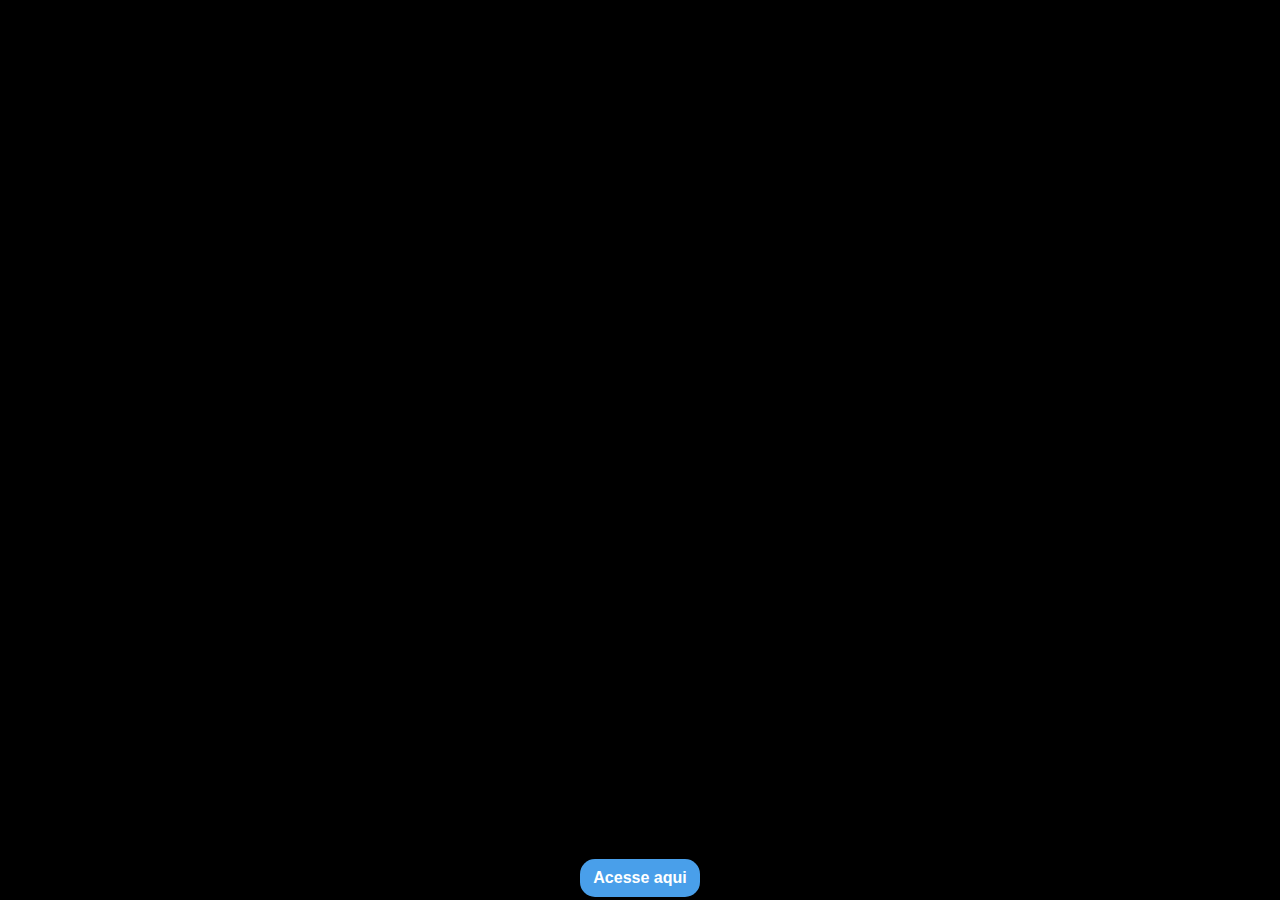
==== facebook.html @ ac70e475 "Projeto-Social" ====
<!DOCTYPE html>
<html lang="pt-br">
<head>
    <meta charset="UTF-8">
    <meta http-equiv="X-UA-Compatible" content="IE=edge">
    <meta name="viewport" content="width=device-width, initial-scale=1.0">
    <title>Facebook</title>
    <link rel="stylesheet" href="estilos/icones.css">
    <style>
        body{
            background: black url('imagens/facebook.jpg') no-repeat center top;
            background-size: cover;   
        }
    </style>
</head>
<body>
    <div>
        <a href="https://www.instagram.com/h.mafort/" target="_blank">Acesse aqui</a>
    </div>
</body>
</html>
---- estilos/icones.css ----
*{
    margin: 0px;
    padding: 0px;
    font-family: Arial, Helvetica, sans-serif;
}
body{
    background: black url('imagens/tela-instagram.jpg') no-repeat center top;
    background-attachment: fixed;
   background-size: cover;

}
div{
    width: 100vw;
    position: absolute;
    bottom: 3px;

}
a{
color: white;
display: block;
margin: auto;
text-decoration: none;
text-align: center;
padding: 10px;
width: 100px;
background-color: rgb(73, 159, 234);
border-radius: 15px;
font-weight: bold;
}
a:hover{
transform: scale(1.1);
}
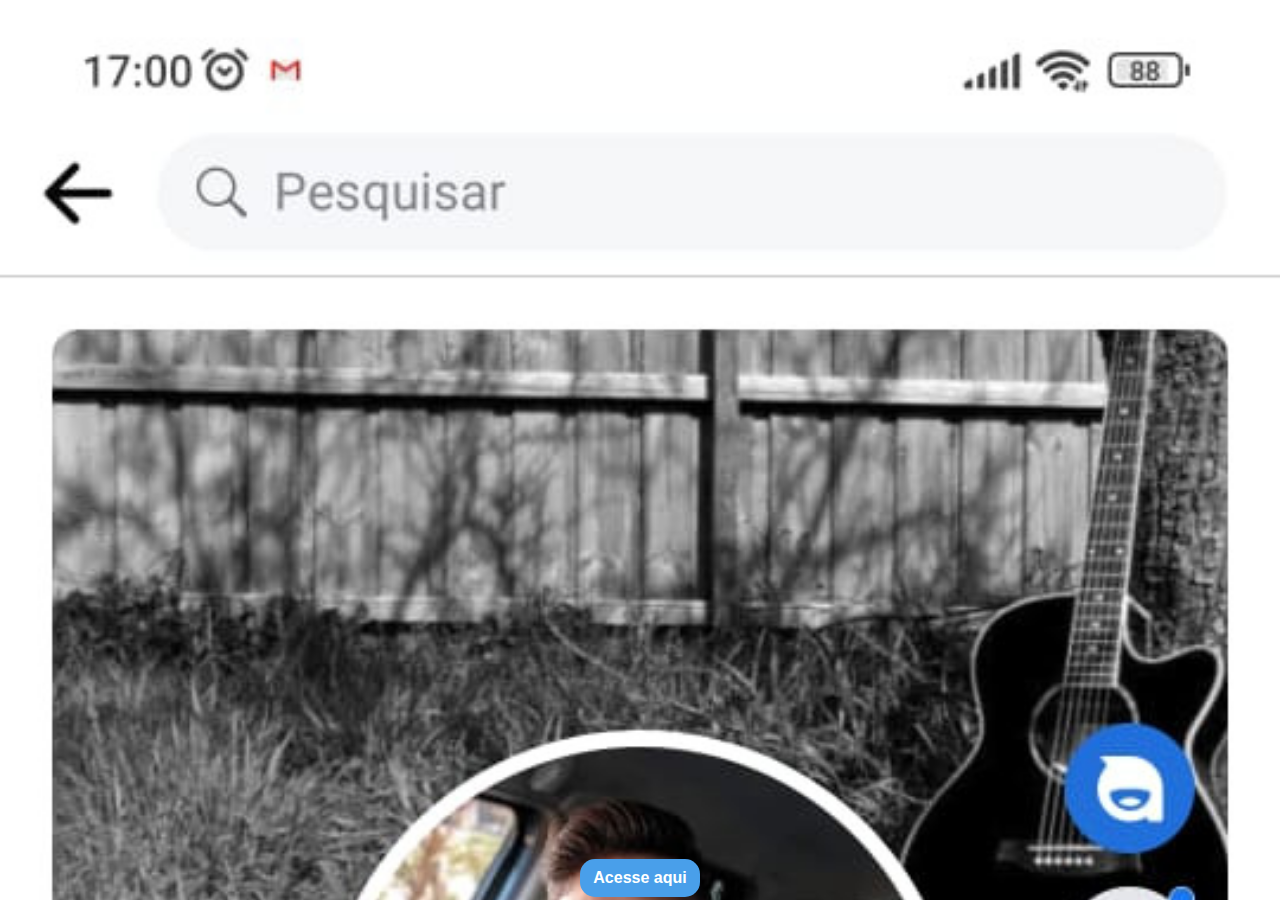
==== commit 5023754d: "new Image" ====
--- a/facebook.html
+++ b/facebook.html
@@ -8,7 +8,7 @@
     <link rel="stylesheet" href="estilos/icones.css">
     <style>
         body{
-            background: black url('imagens/facebook.jpg') no-repeat center top;
+            background: black url('imagens/facebooknew.jpg') no-repeat center top;
             background-size: cover;   
         }
     </style>
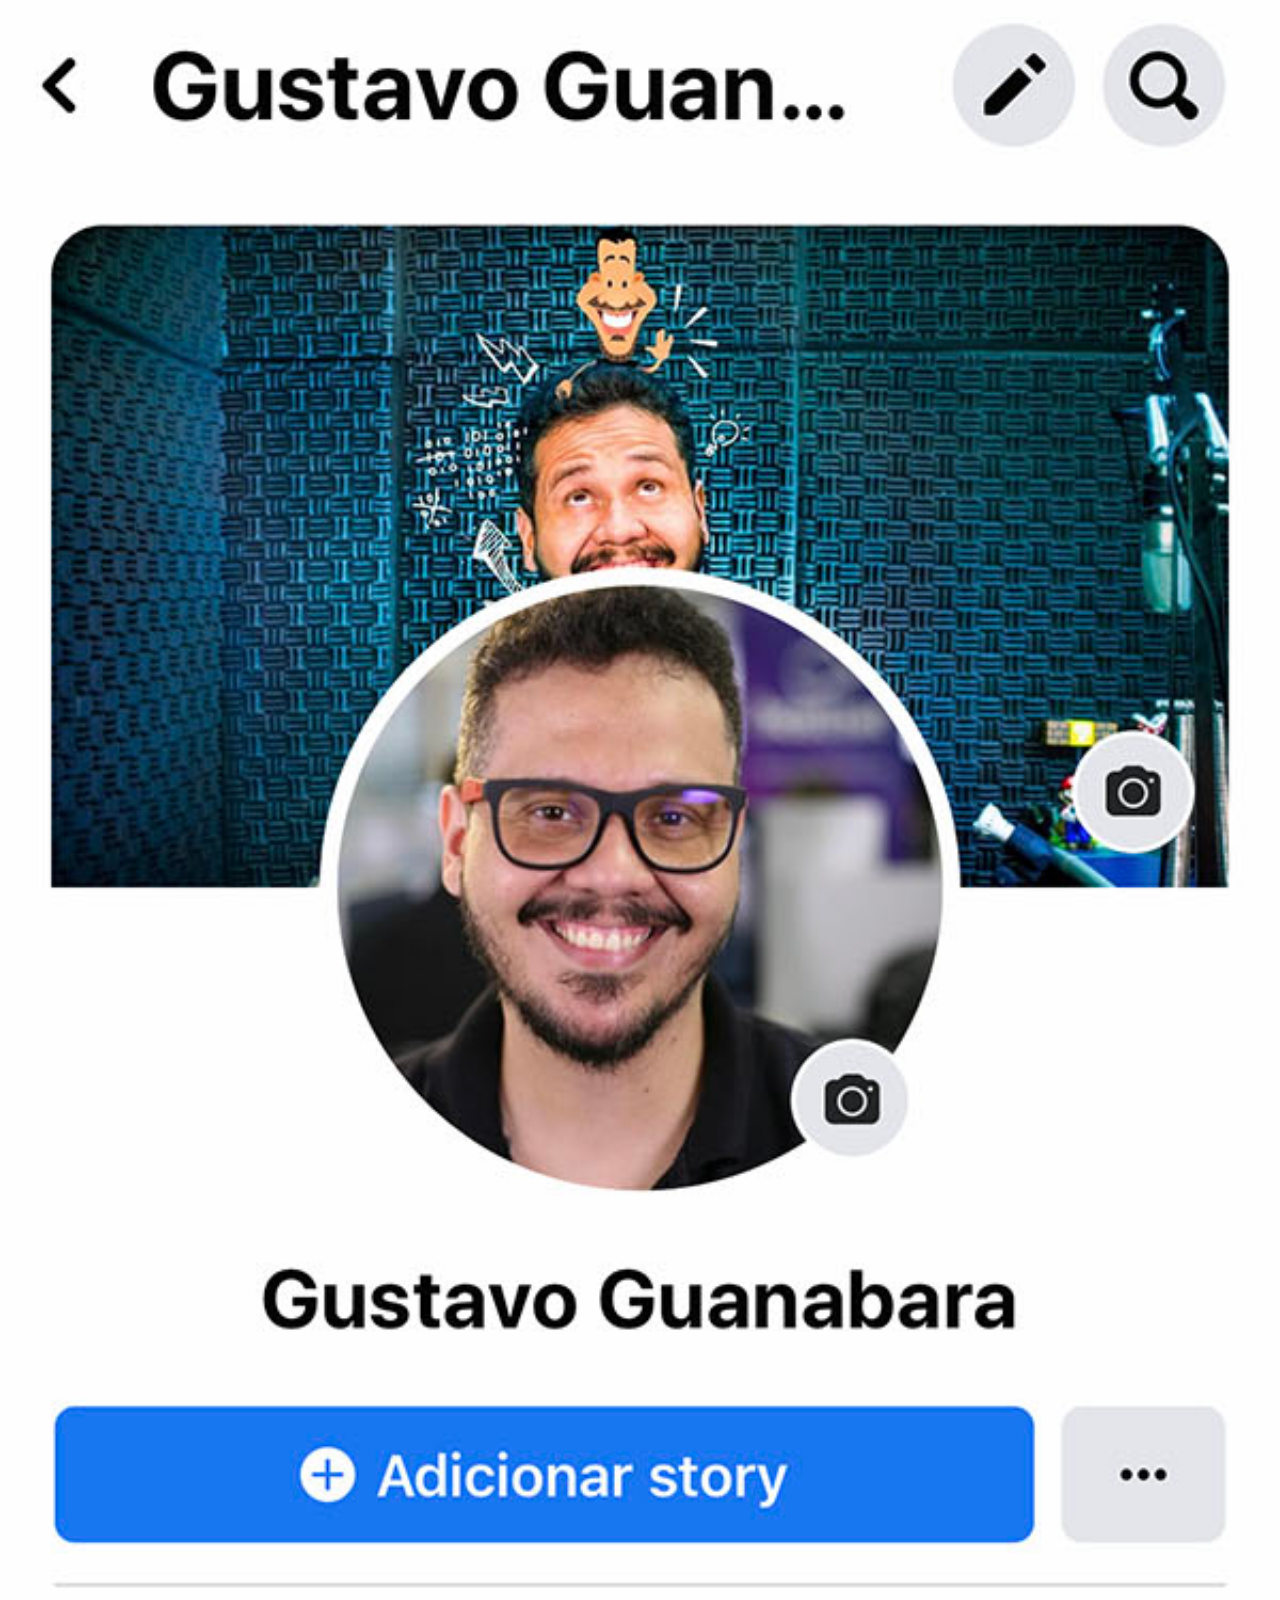
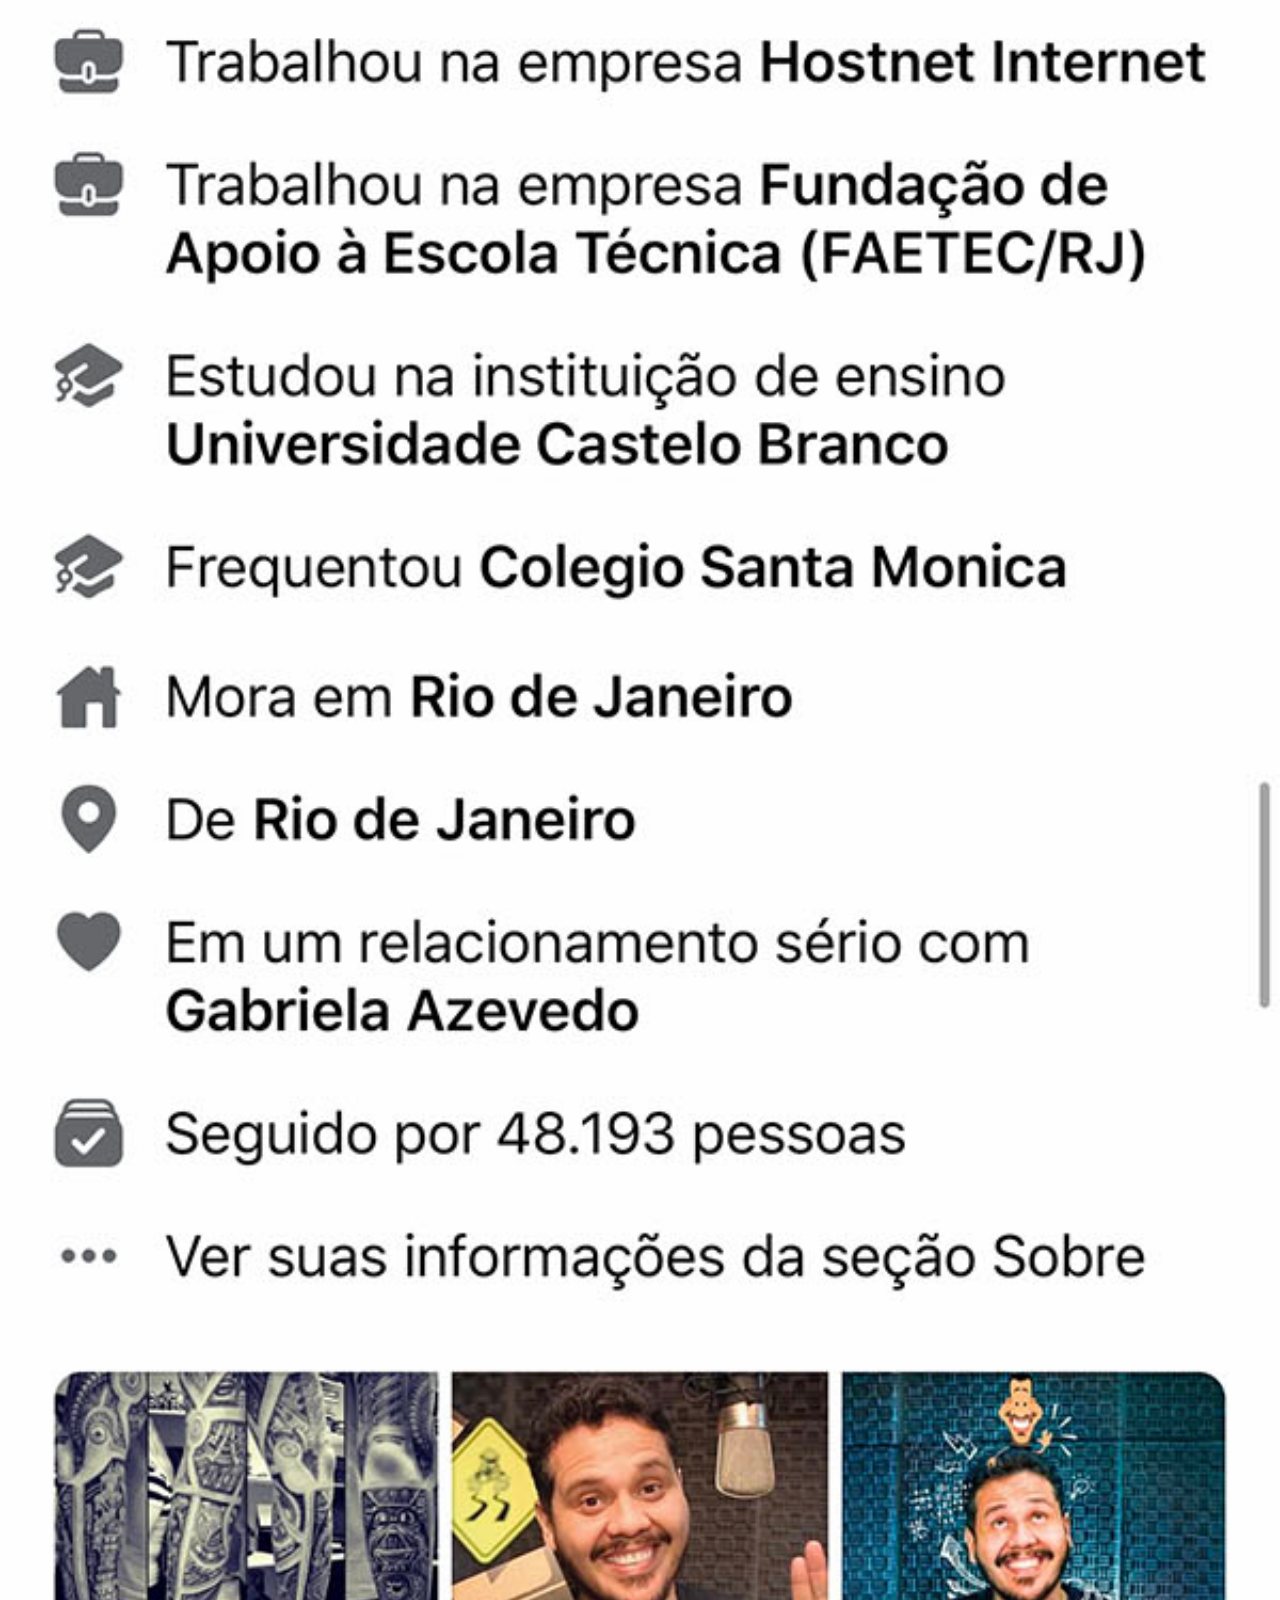
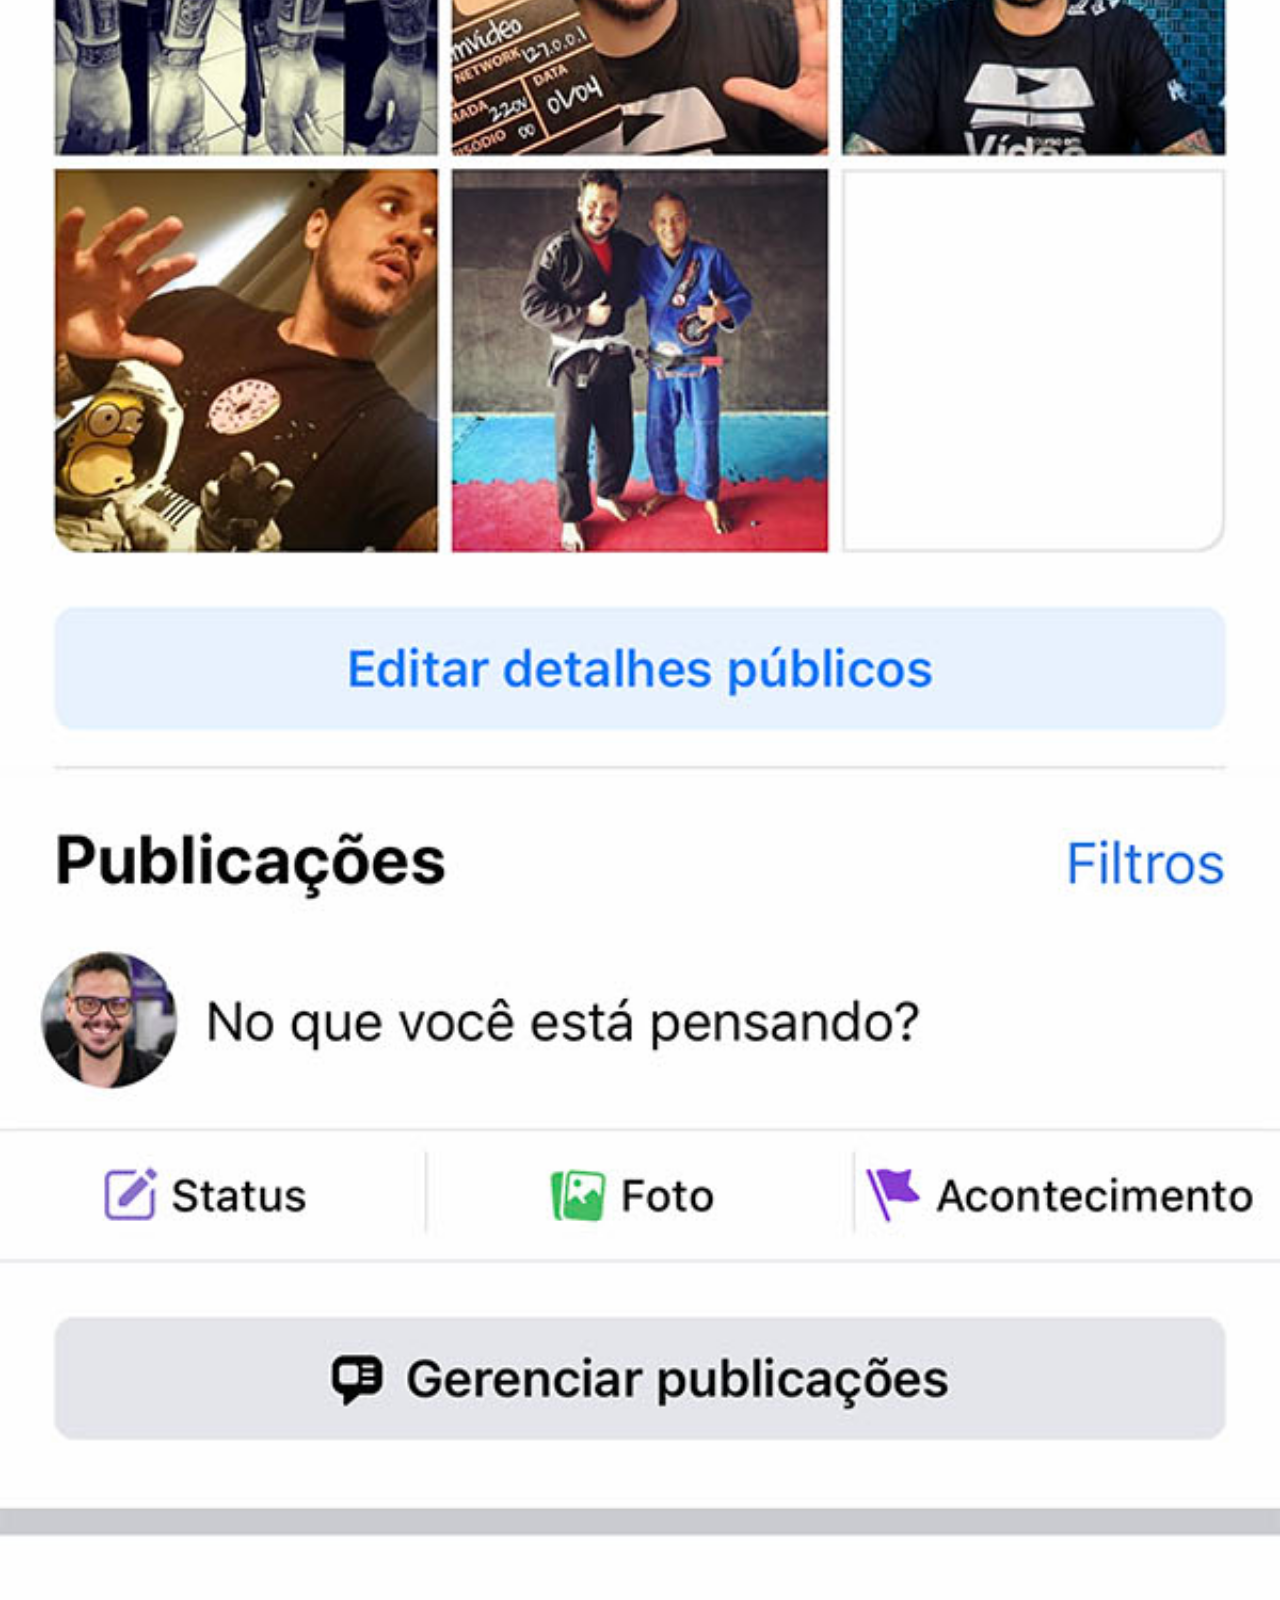
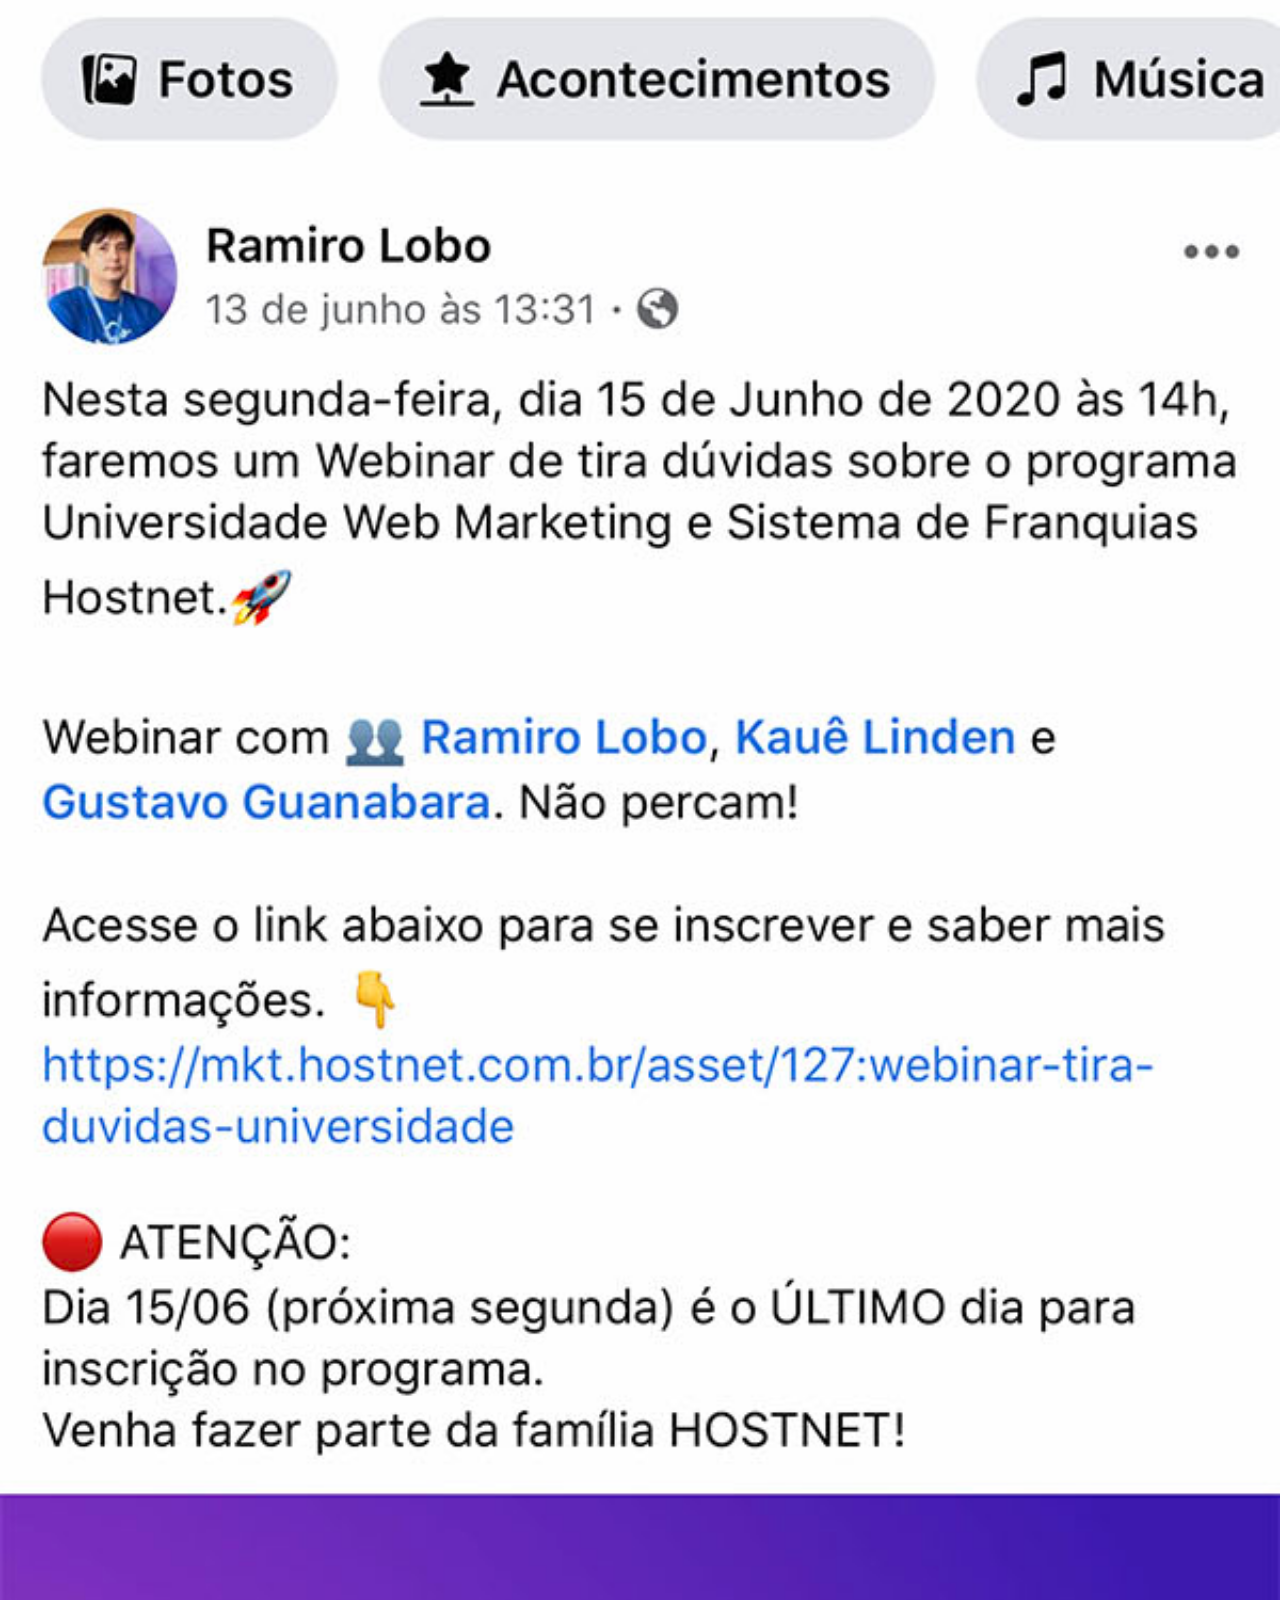
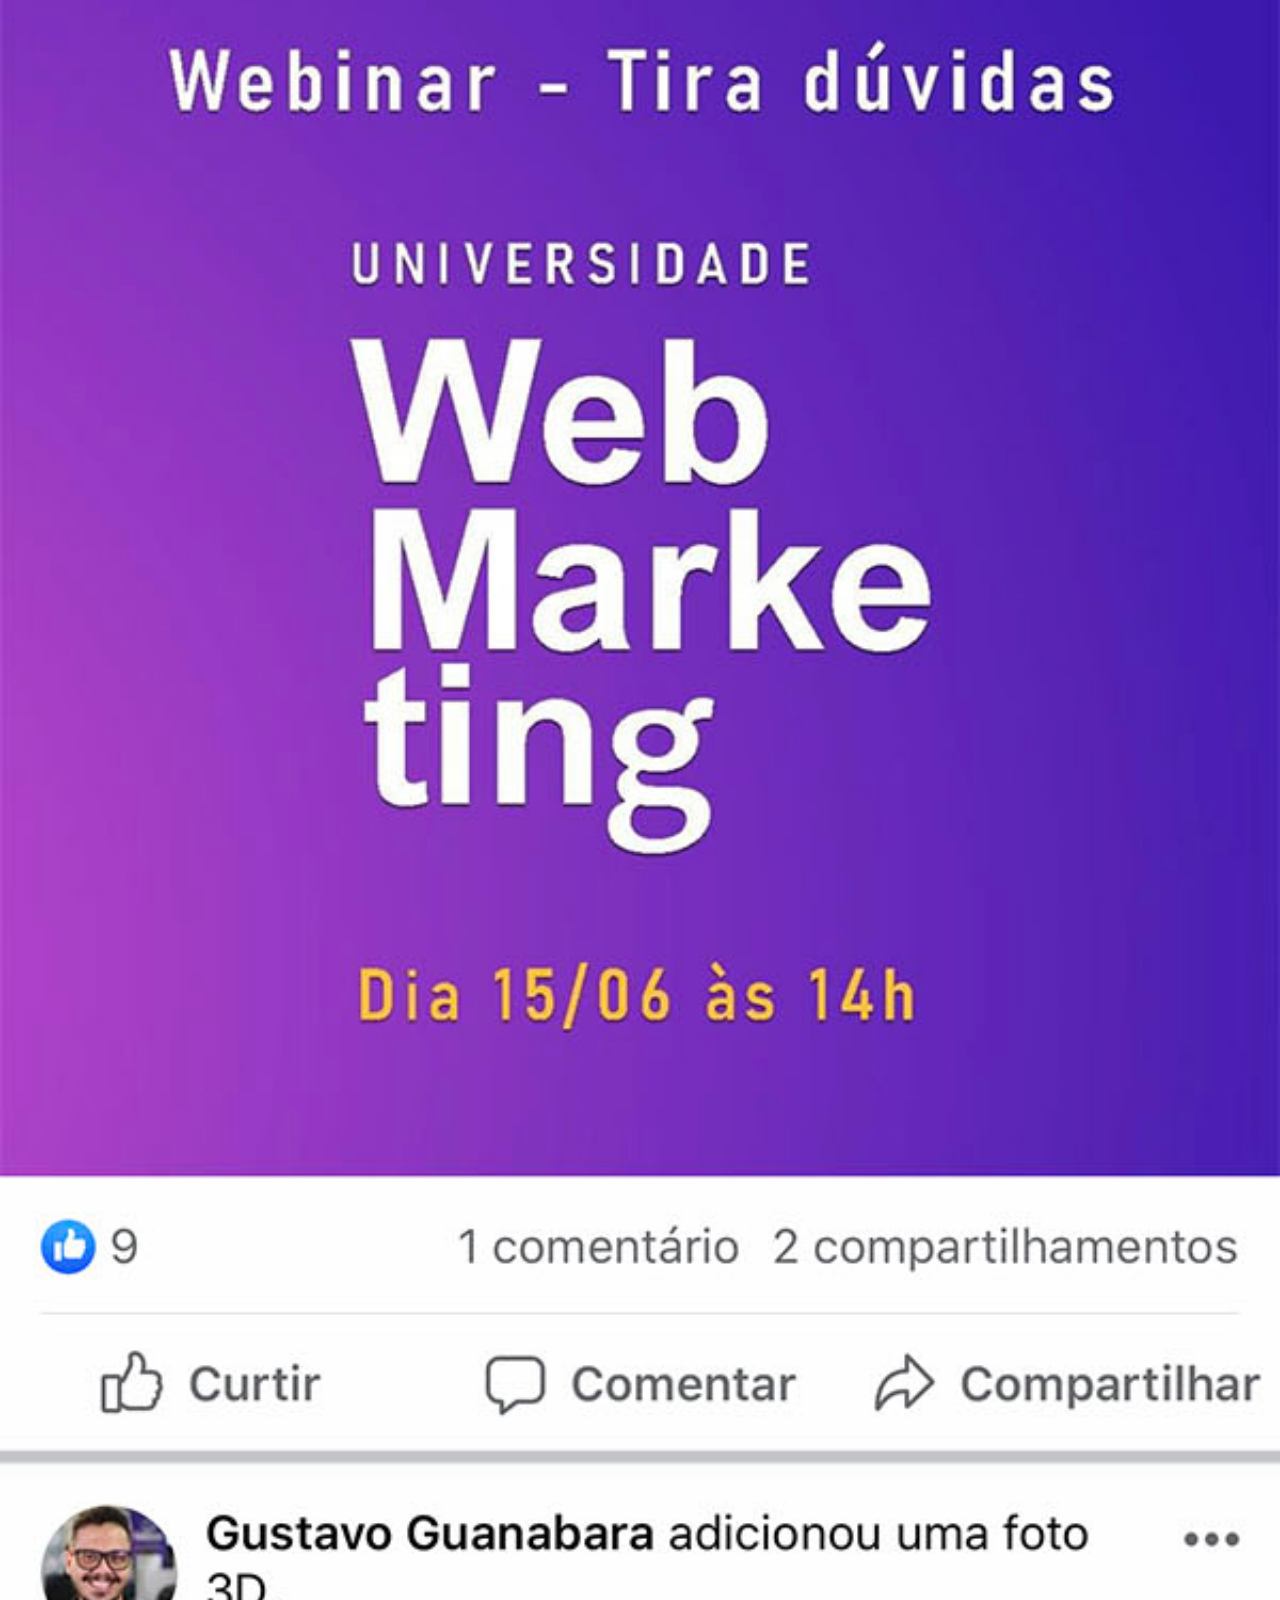
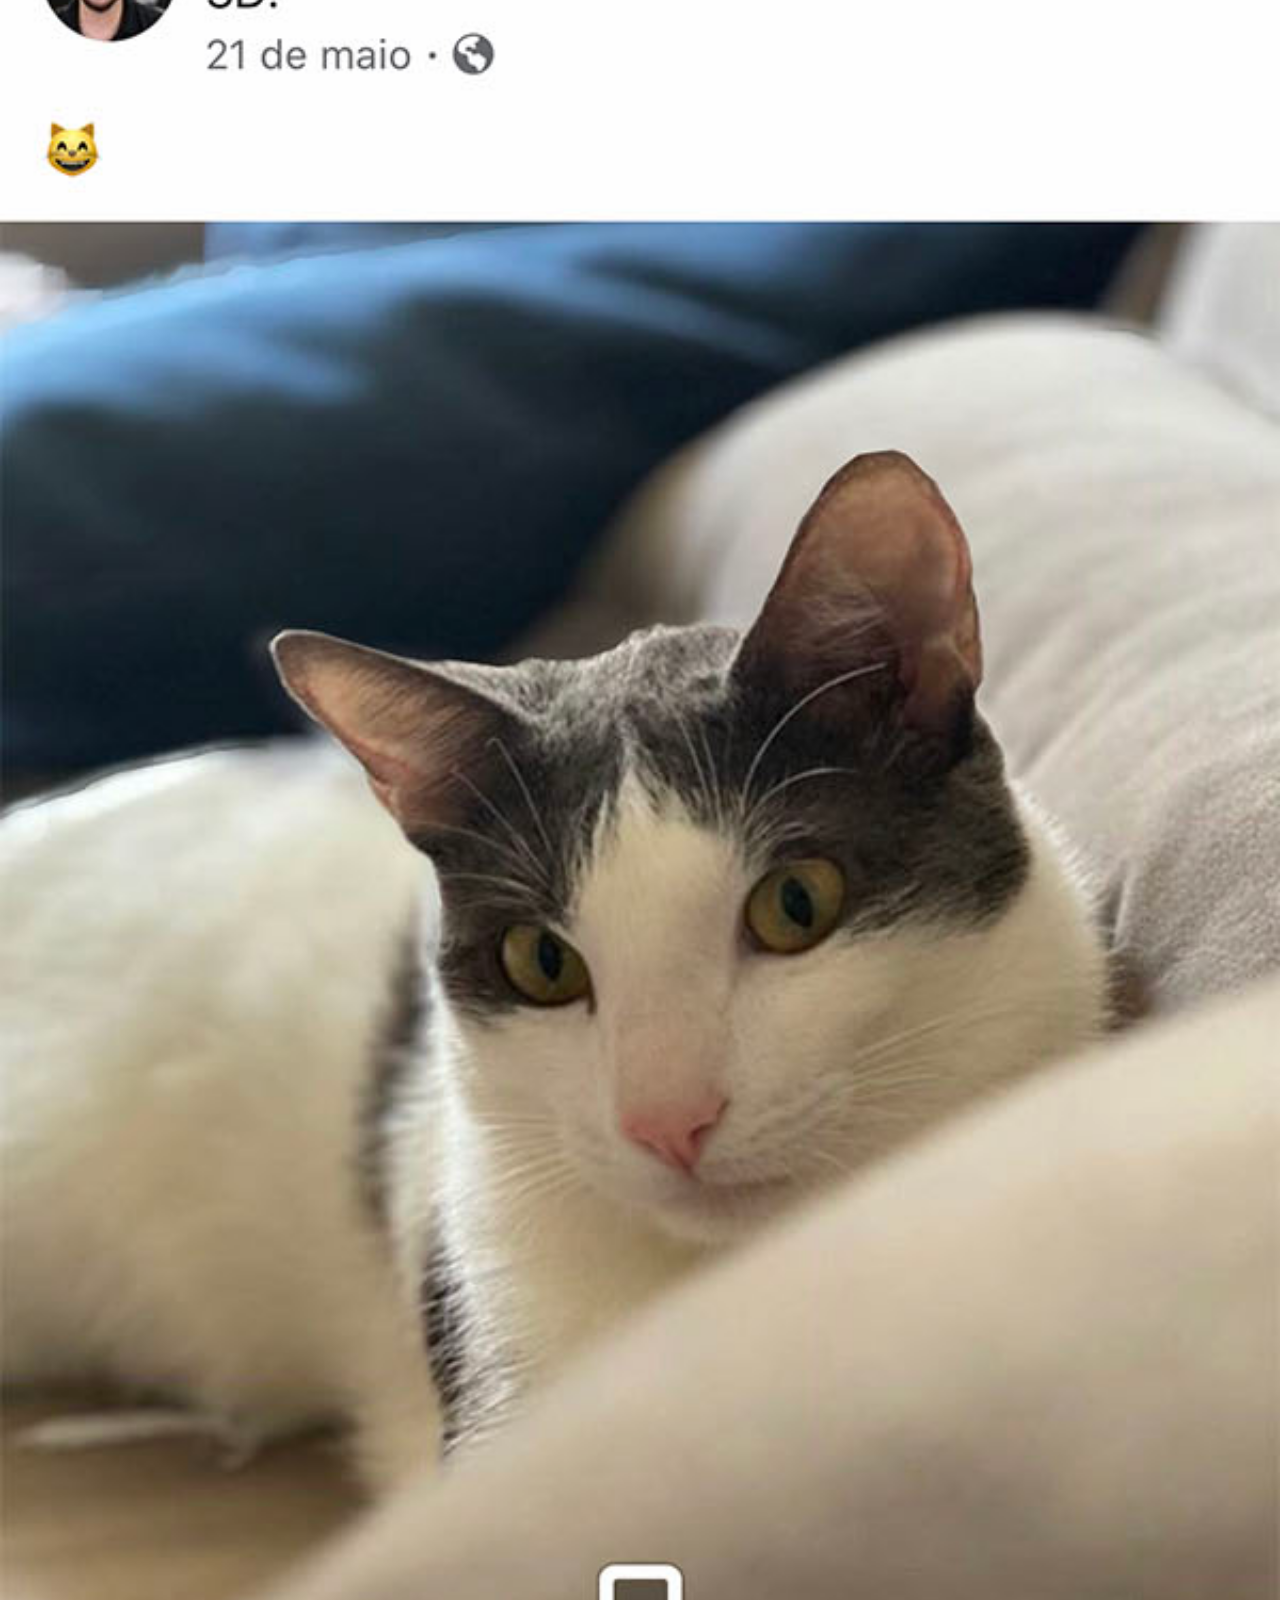
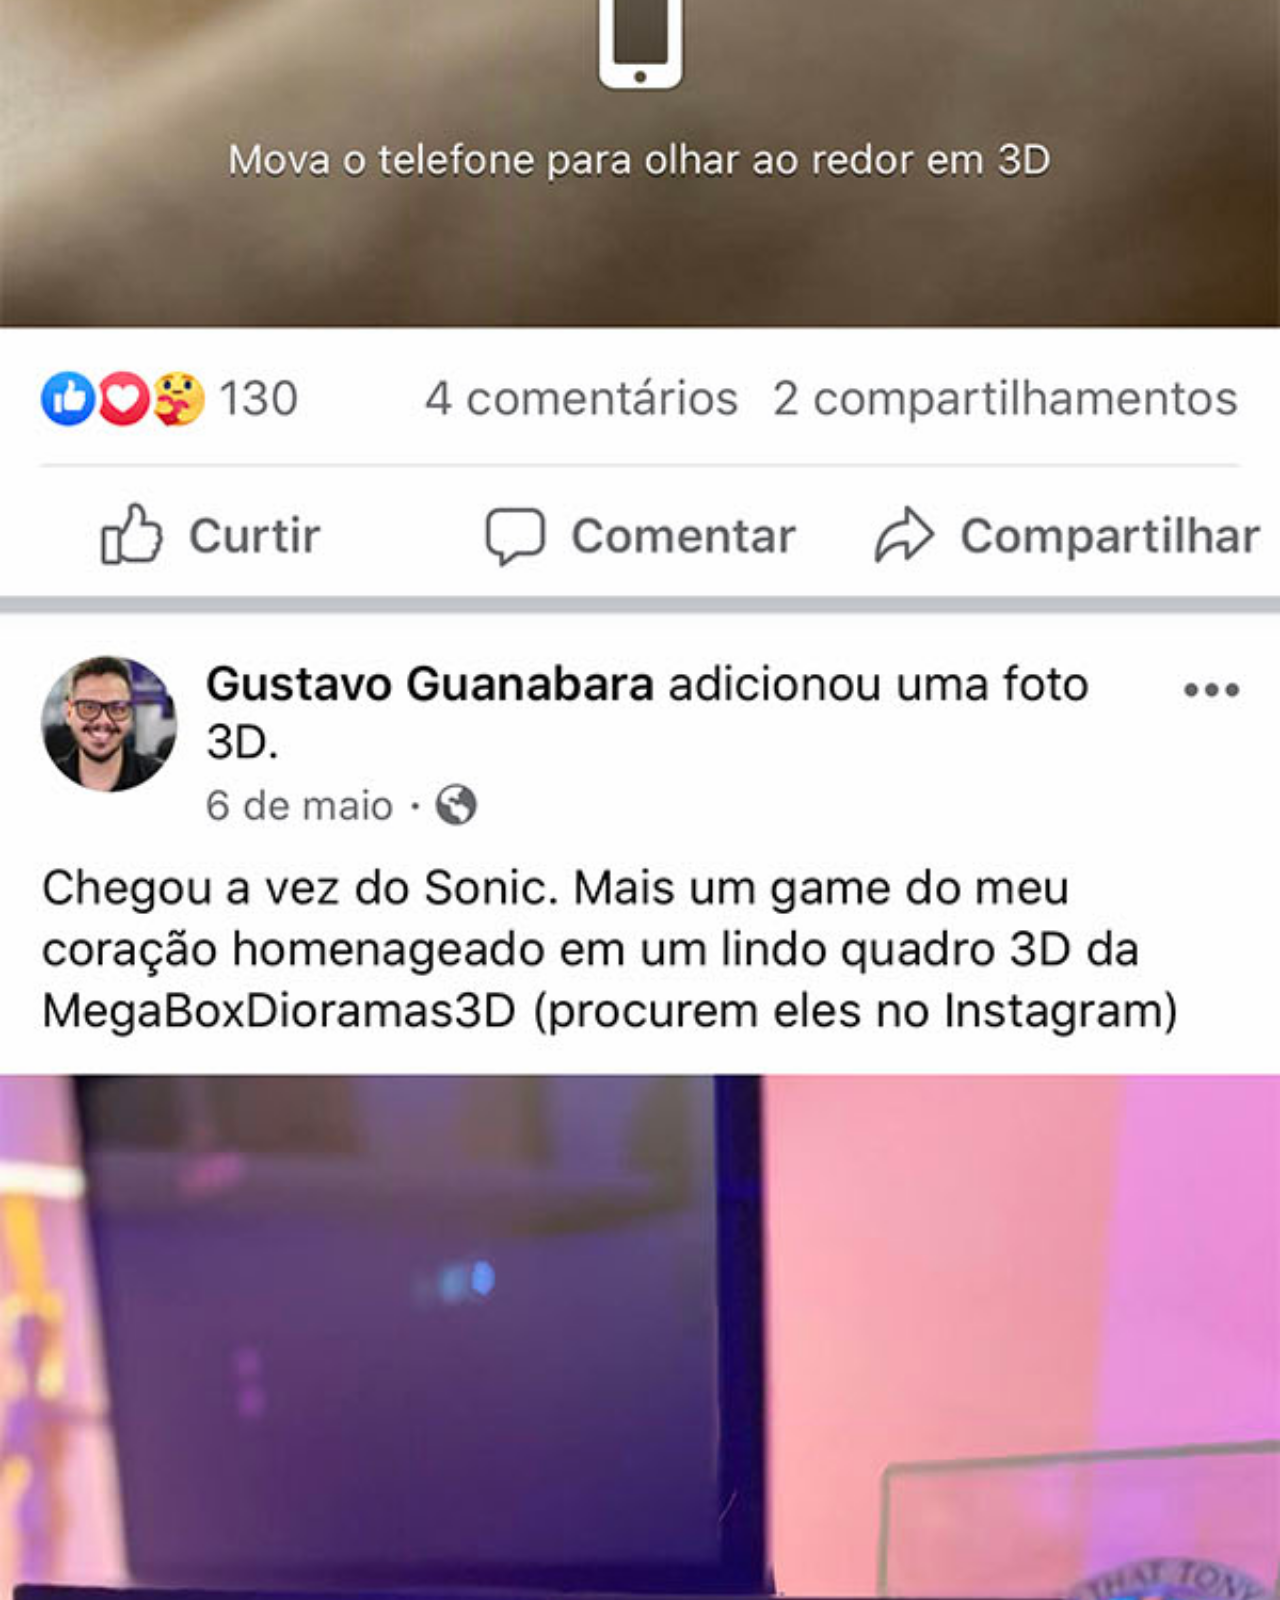
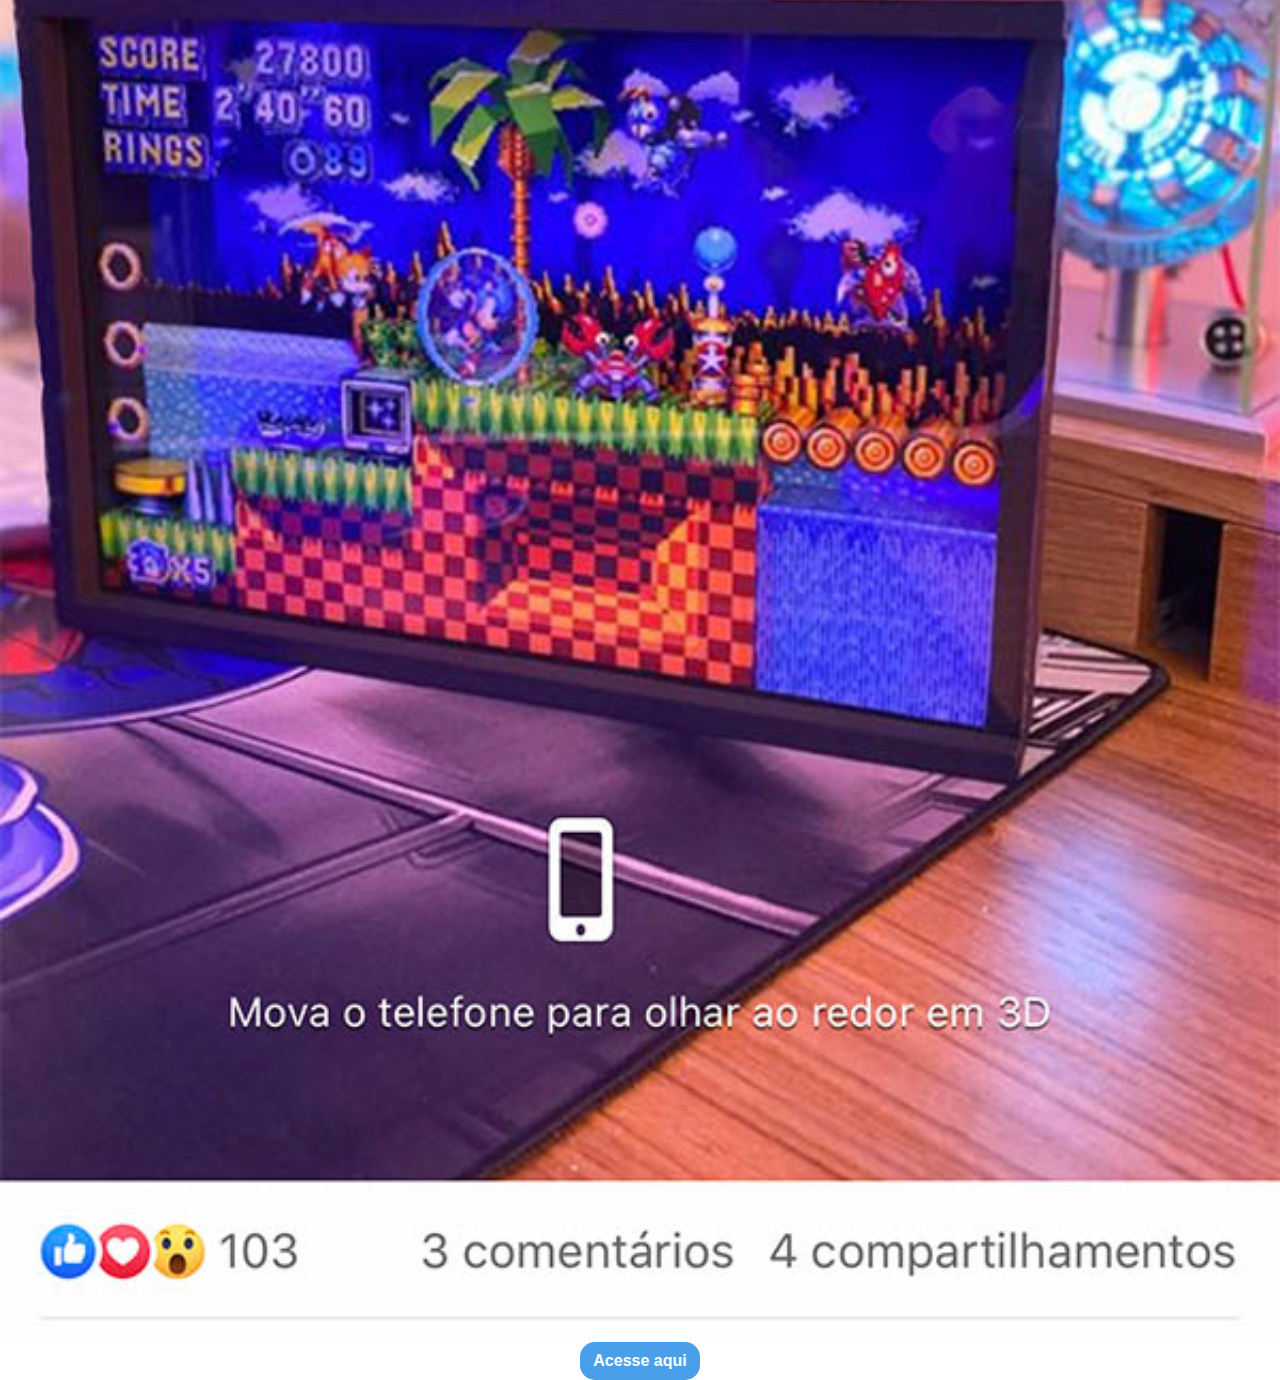
==== commit 22775c2a: "Colocando novas telas de acesso" ====
--- a/facebook.html
+++ b/facebook.html
@@ -6,16 +6,9 @@
     <meta name="viewport" content="width=device-width, initial-scale=1.0">
     <title>Facebook</title>
     <link rel="stylesheet" href="estilos/icones.css">
-    <style>
-        body{
-            background: black url('imagens/facebooknew.jpg') no-repeat center top;
-            background-size: cover;   
-        }
-    </style>
 </head>
 <body>
-    <div>
-        <a href="https://www.instagram.com/h.mafort/" target="_blank">Acesse aqui</a>
-    </div>
+    <img src="imagens/tela-facebook.jpg" alt="" >
+    <a href="https://www.youtube.com/channel/UC9ruHTtT2IfVab7BzNZBYjA" target="_blank">Acesse aqui</a>
 </body>
 </html>--- a/estilos/icones.css
+++ b/estilos/icones.css
@@ -4,7 +4,7 @@
     font-family: Arial, Helvetica, sans-serif;
 }
 body{
-    background: black url('imagens/tela-instagram.jpg') no-repeat center top;
+    background:  url('imagens/tela-instagram.jpg') no-repeat center top;
     background-attachment: fixed;
    background-size: cover;
 
@@ -29,4 +29,12 @@
 }
 a:hover{
 transform: scale(1.1);
-}+transition: transform 0.3s, border 1s;
+}
+img{
+    width: 100vw;
+   }
+   ::-webkit-scrollbar{
+    width: 0px;
+    height: 0px;
+   }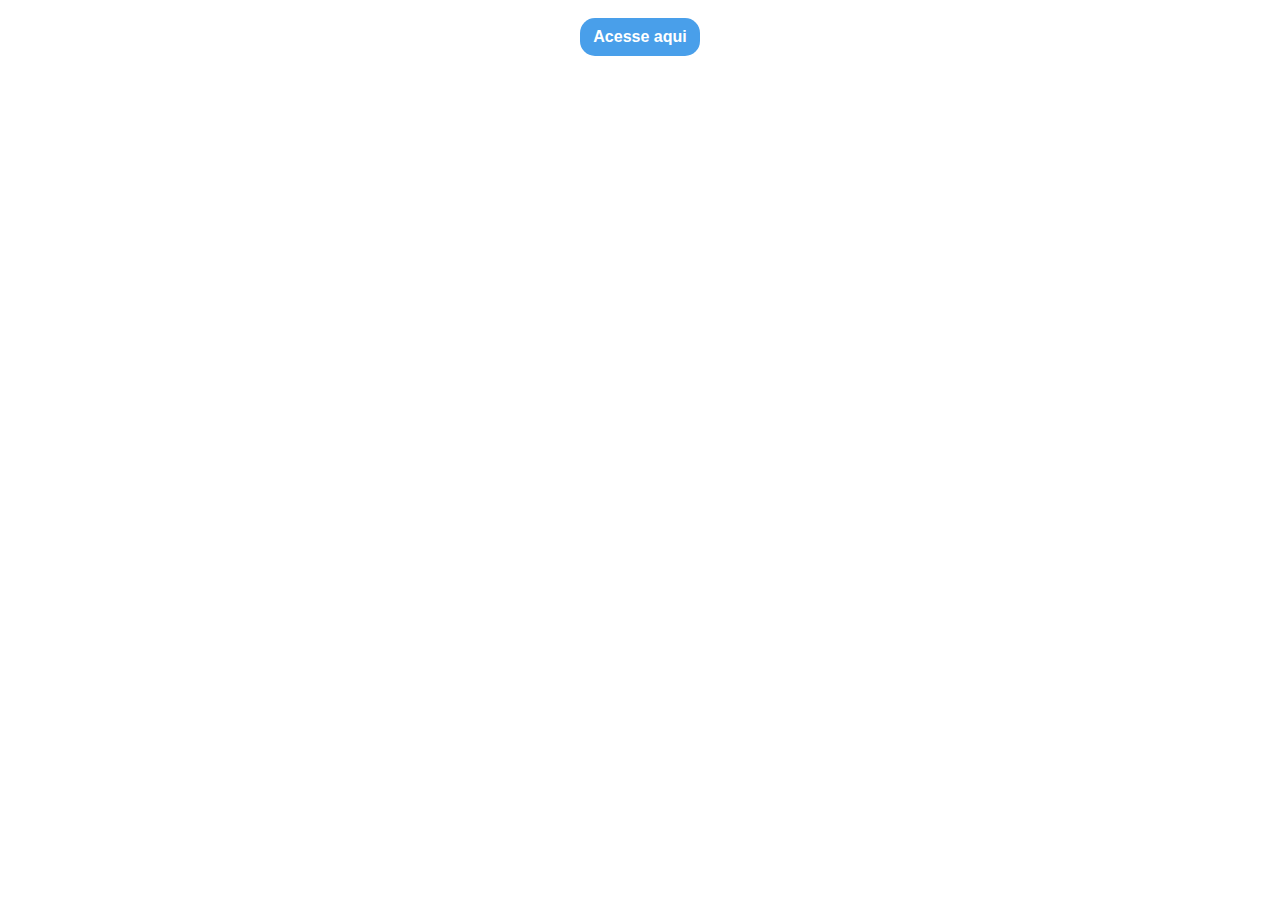
==== commit 0fcb00a1: "Finalizando projeto" ====
--- a/facebook.html
+++ b/facebook.html
@@ -8,7 +8,7 @@
     <link rel="stylesheet" href="estilos/icones.css">
 </head>
 <body>
-    <img src="imagens/tela-facebook.jpg" alt="" >
+    <img src="imagens/facebook.jpg" alt="" >
     <a href="https://www.youtube.com/channel/UC9ruHTtT2IfVab7BzNZBYjA" target="_blank">Acesse aqui</a>
 </body>
 </html>--- a/estilos/icones.css
+++ b/estilos/icones.css
@@ -2,18 +2,6 @@
     margin: 0px;
     padding: 0px;
     font-family: Arial, Helvetica, sans-serif;
-}
-body{
-    background:  url('imagens/tela-instagram.jpg') no-repeat center top;
-    background-attachment: fixed;
-   background-size: cover;
-
-}
-div{
-    width: 100vw;
-    position: absolute;
-    bottom: 3px;
-
 }
 a{
 color: white;
@@ -33,8 +21,9 @@
 }
 img{
     width: 100vw;
+    
    }
-   ::-webkit-scrollbar{
+::-webkit-scrollbar{
     width: 0px;
     height: 0px;
-   }+}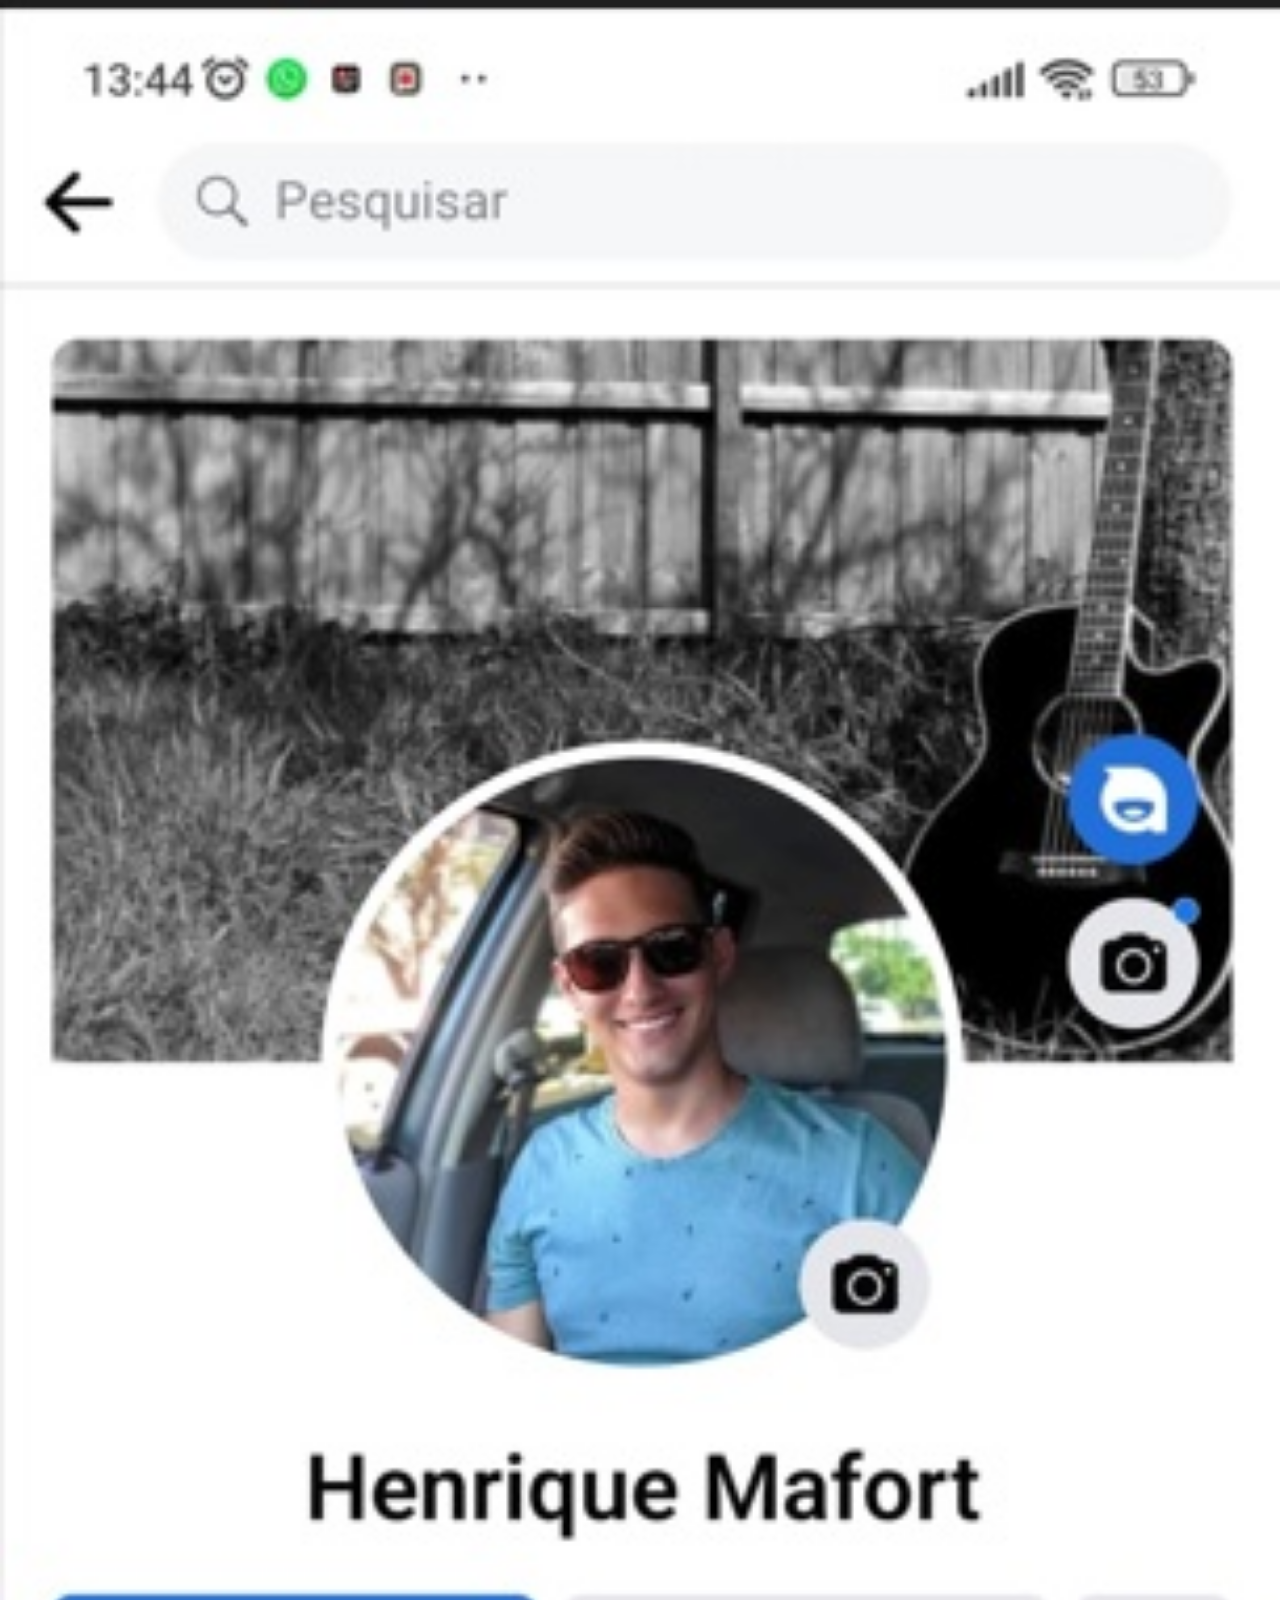
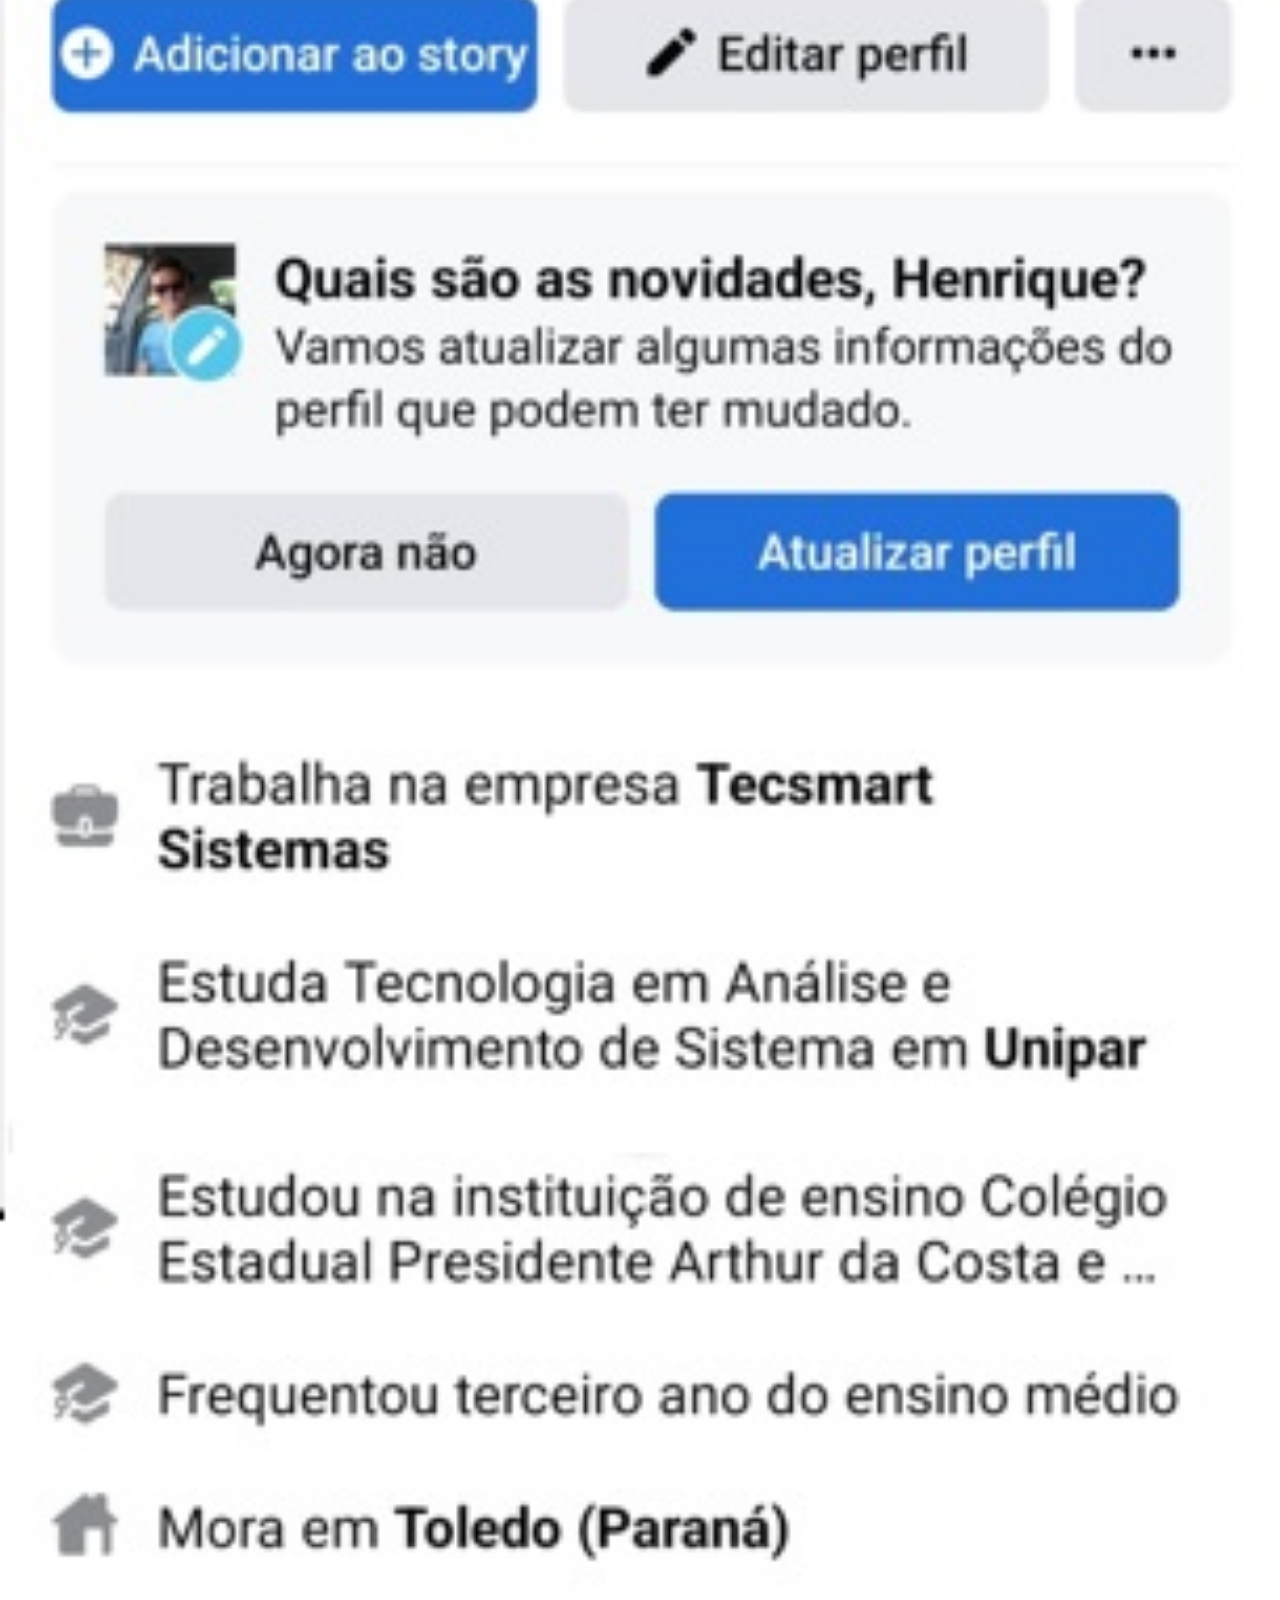
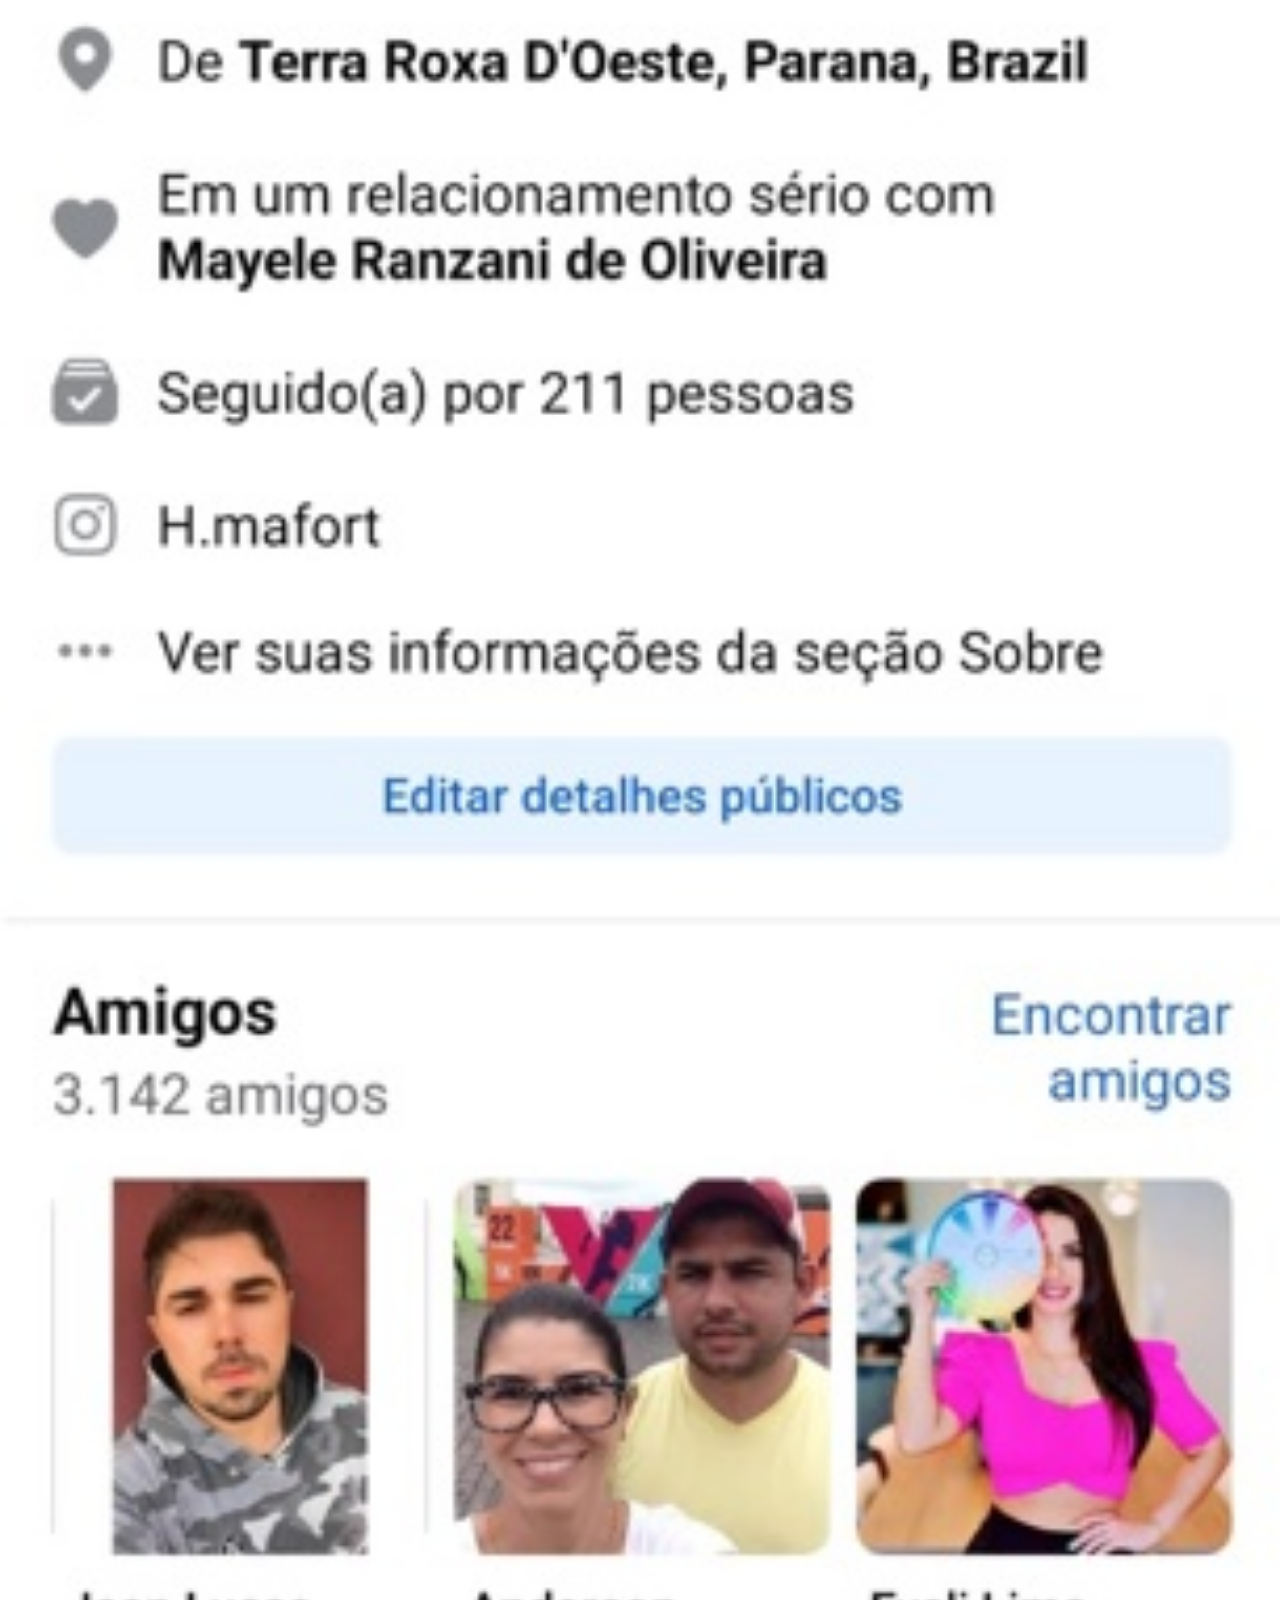
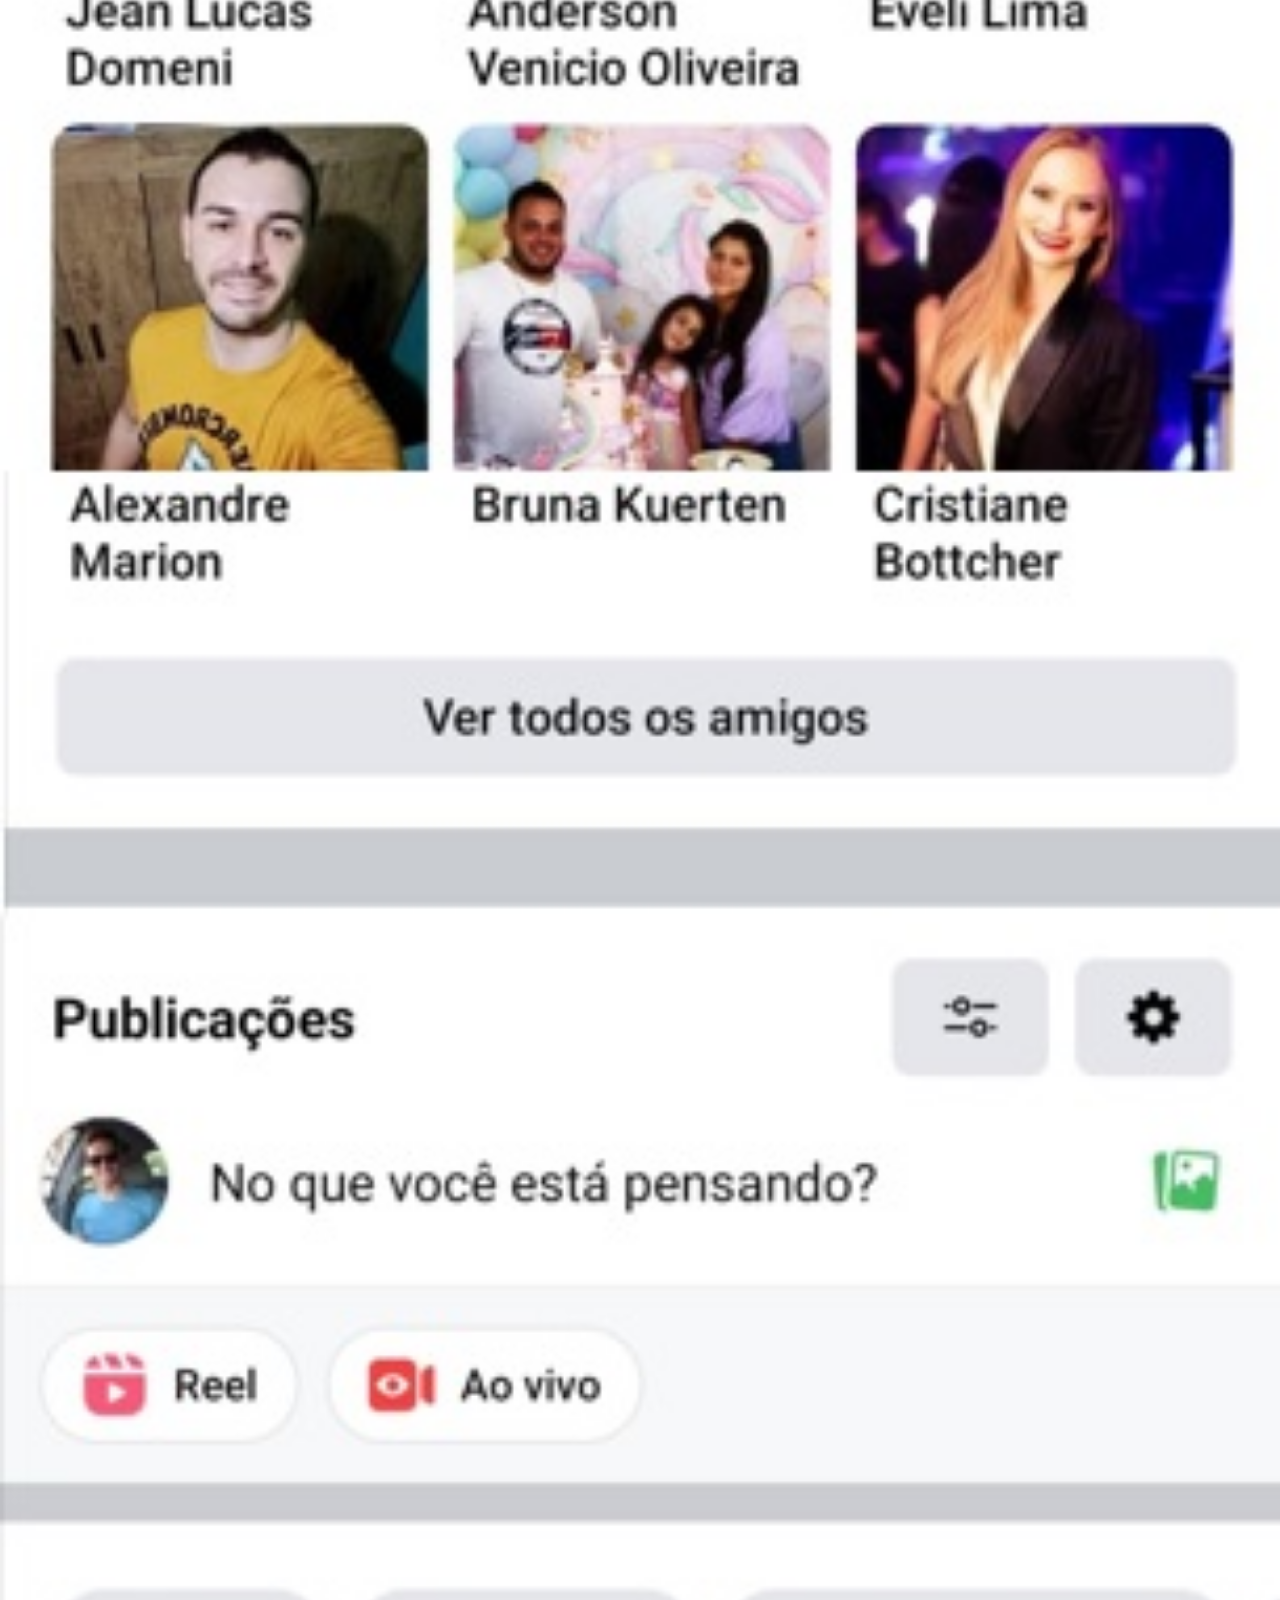
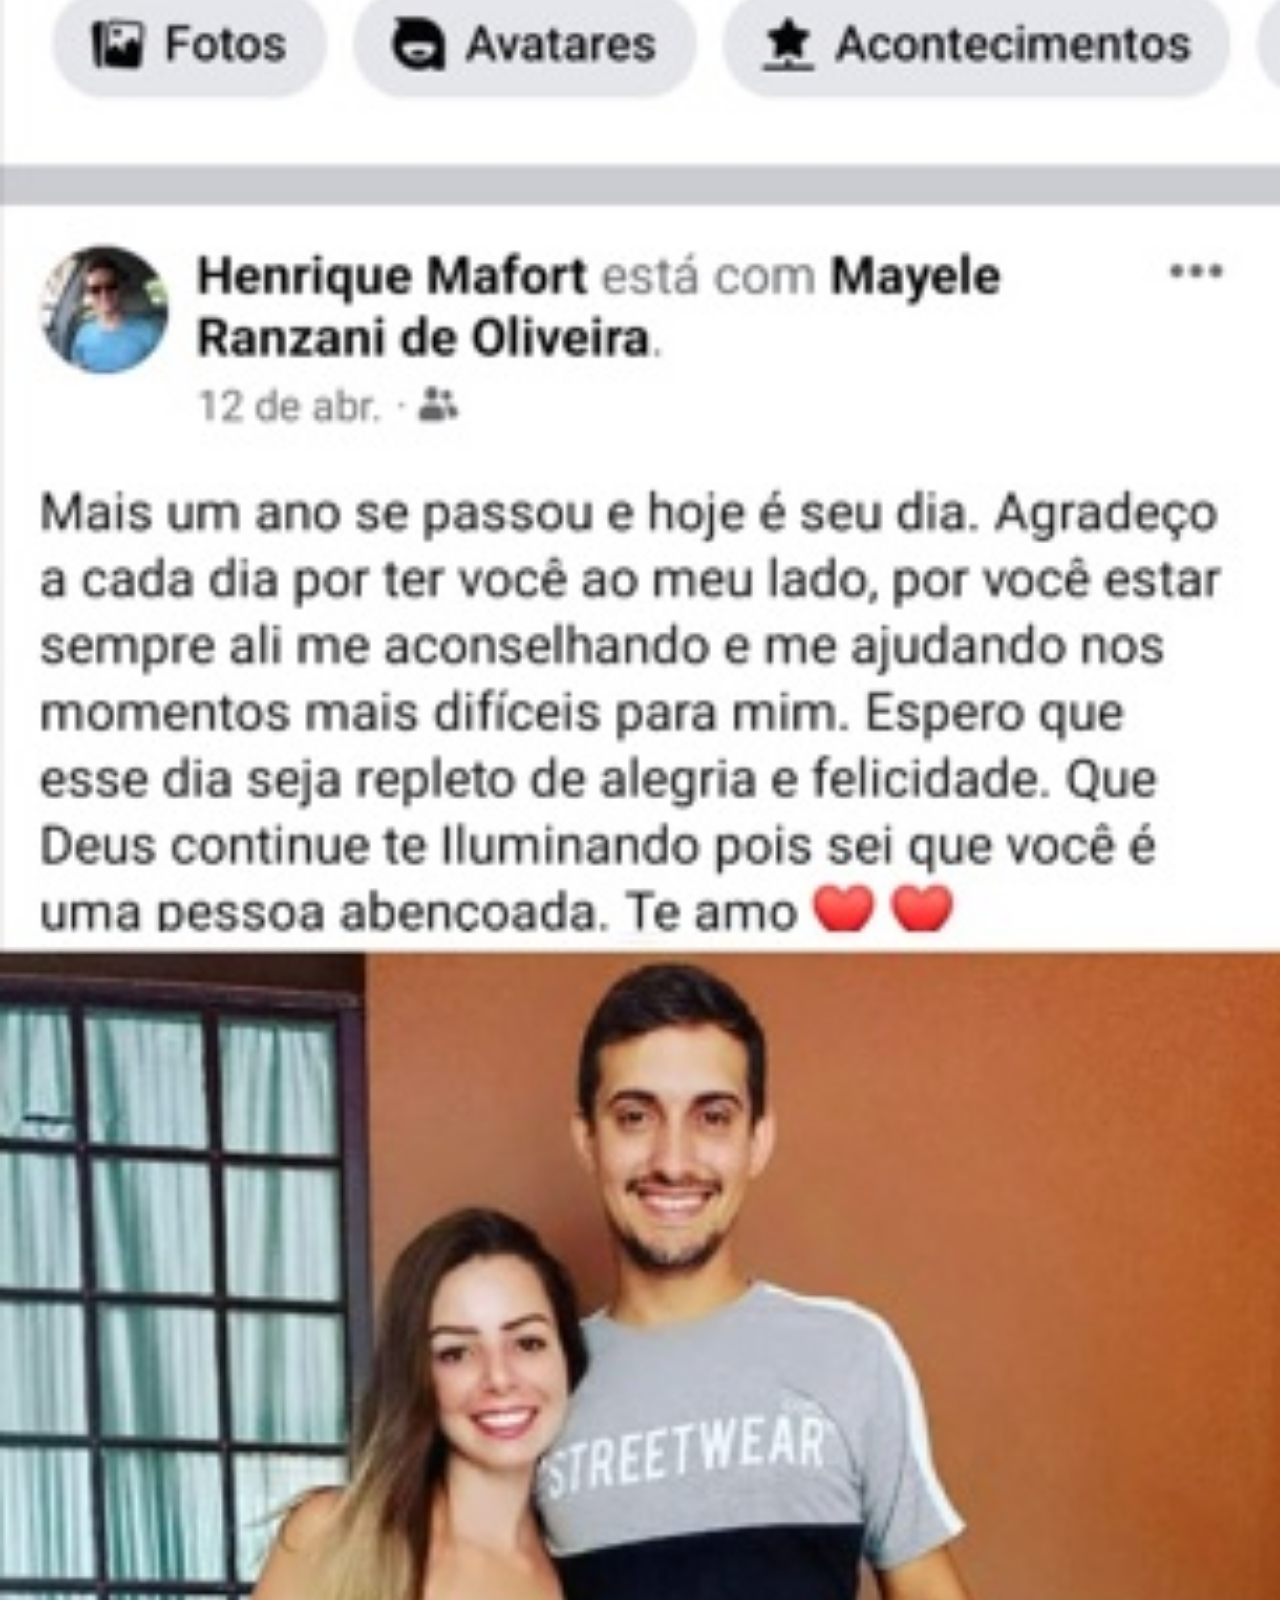
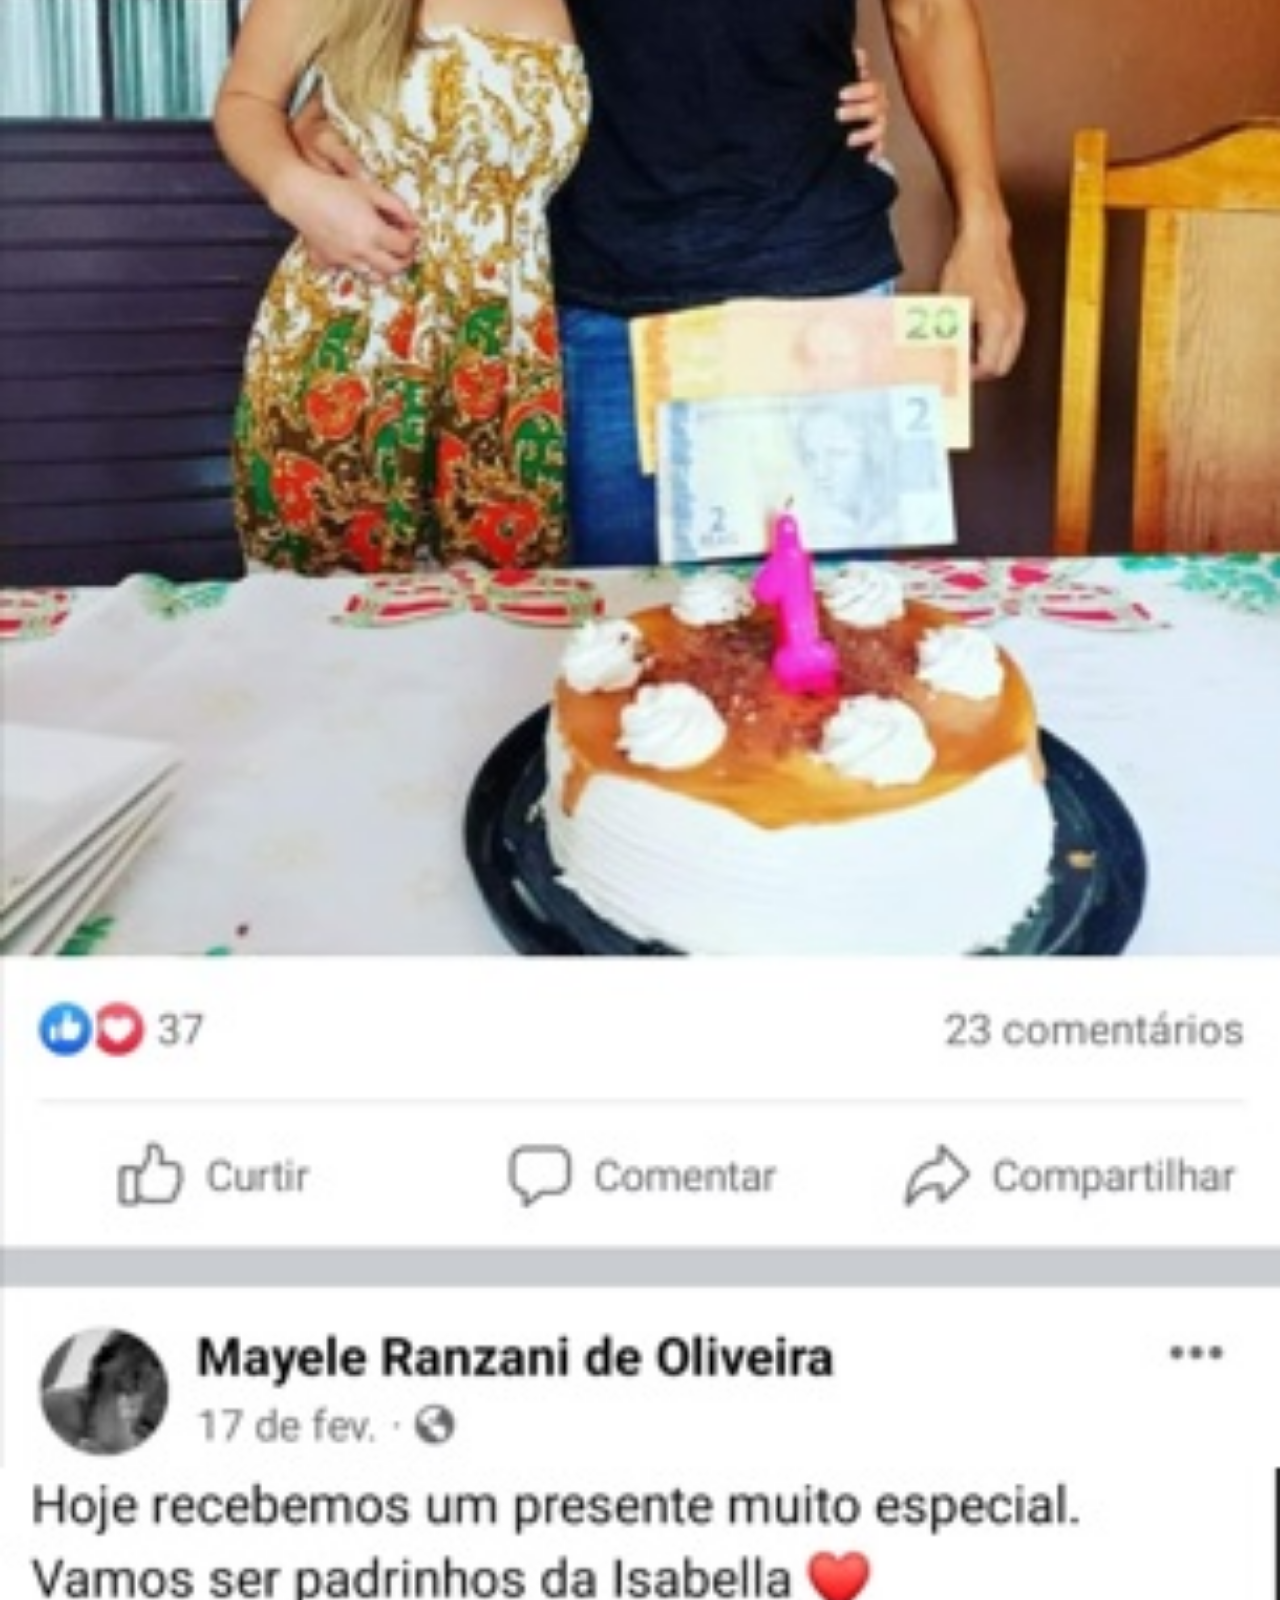
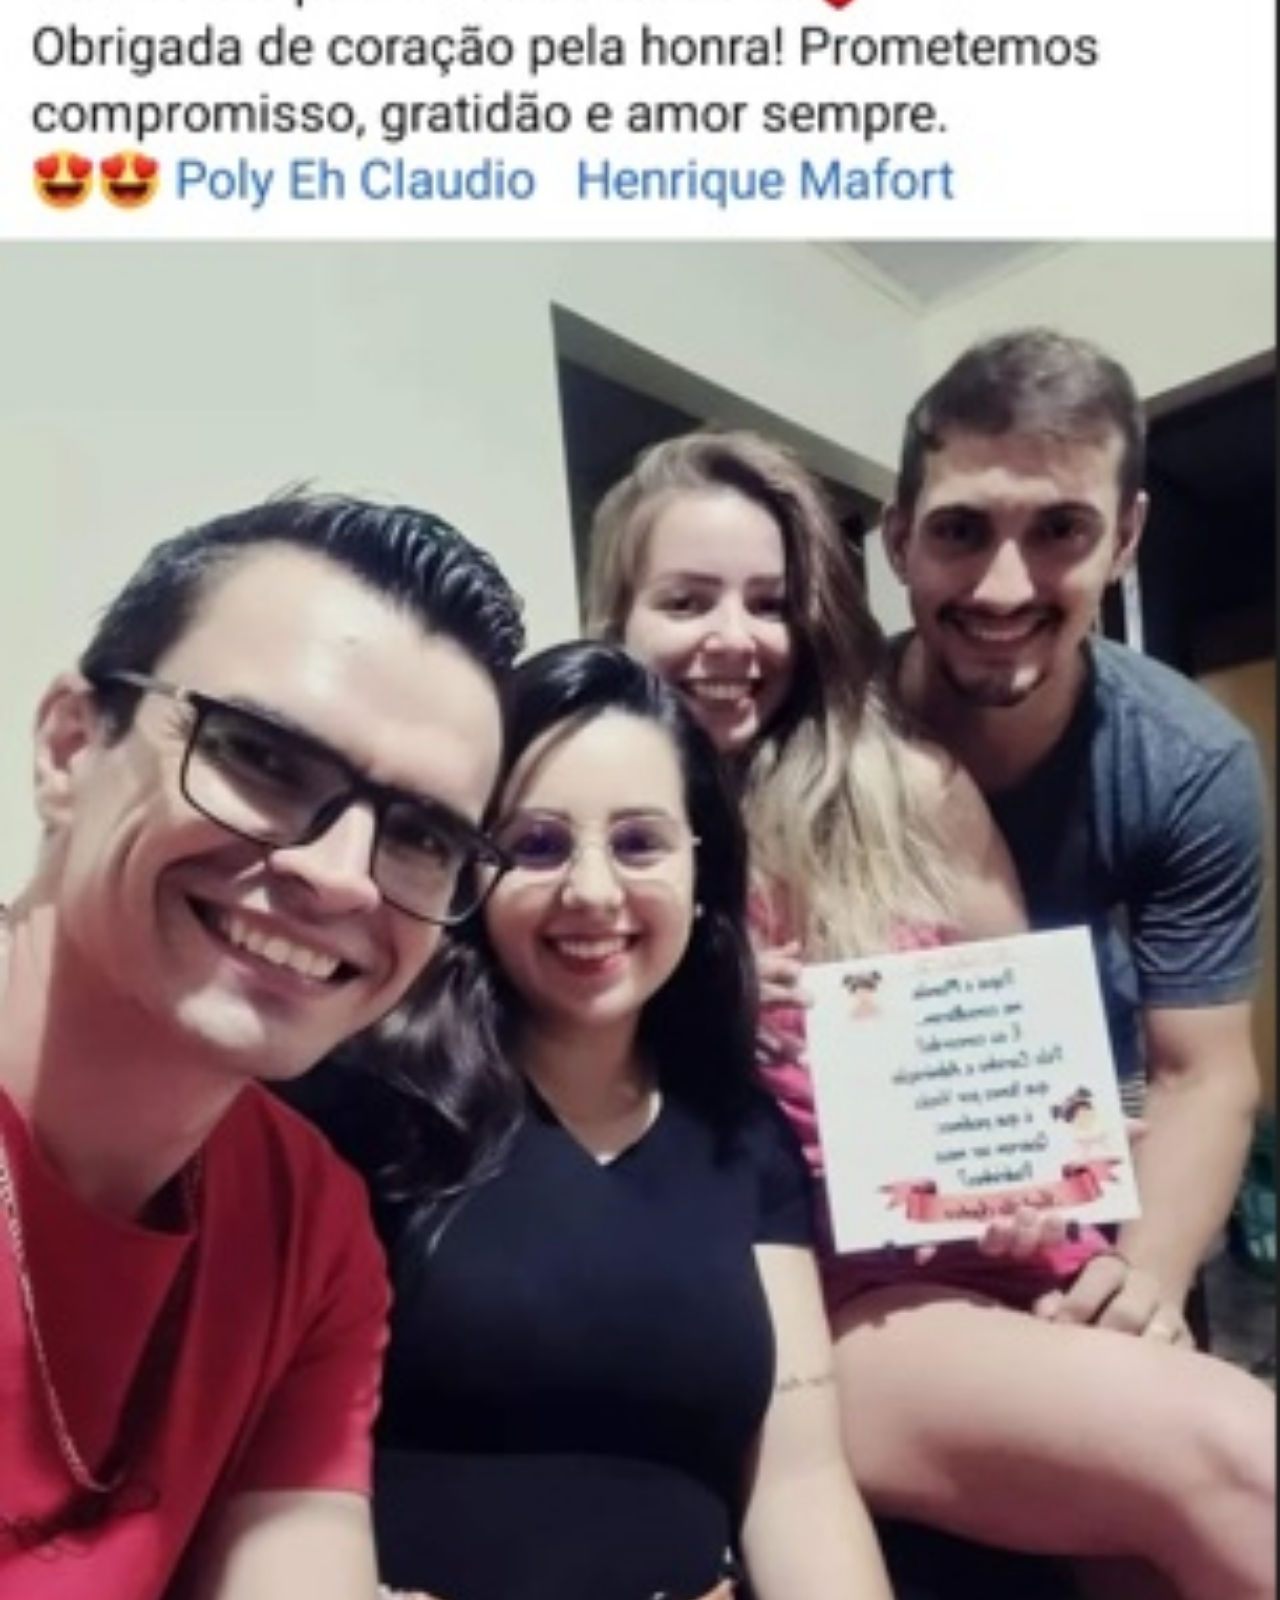
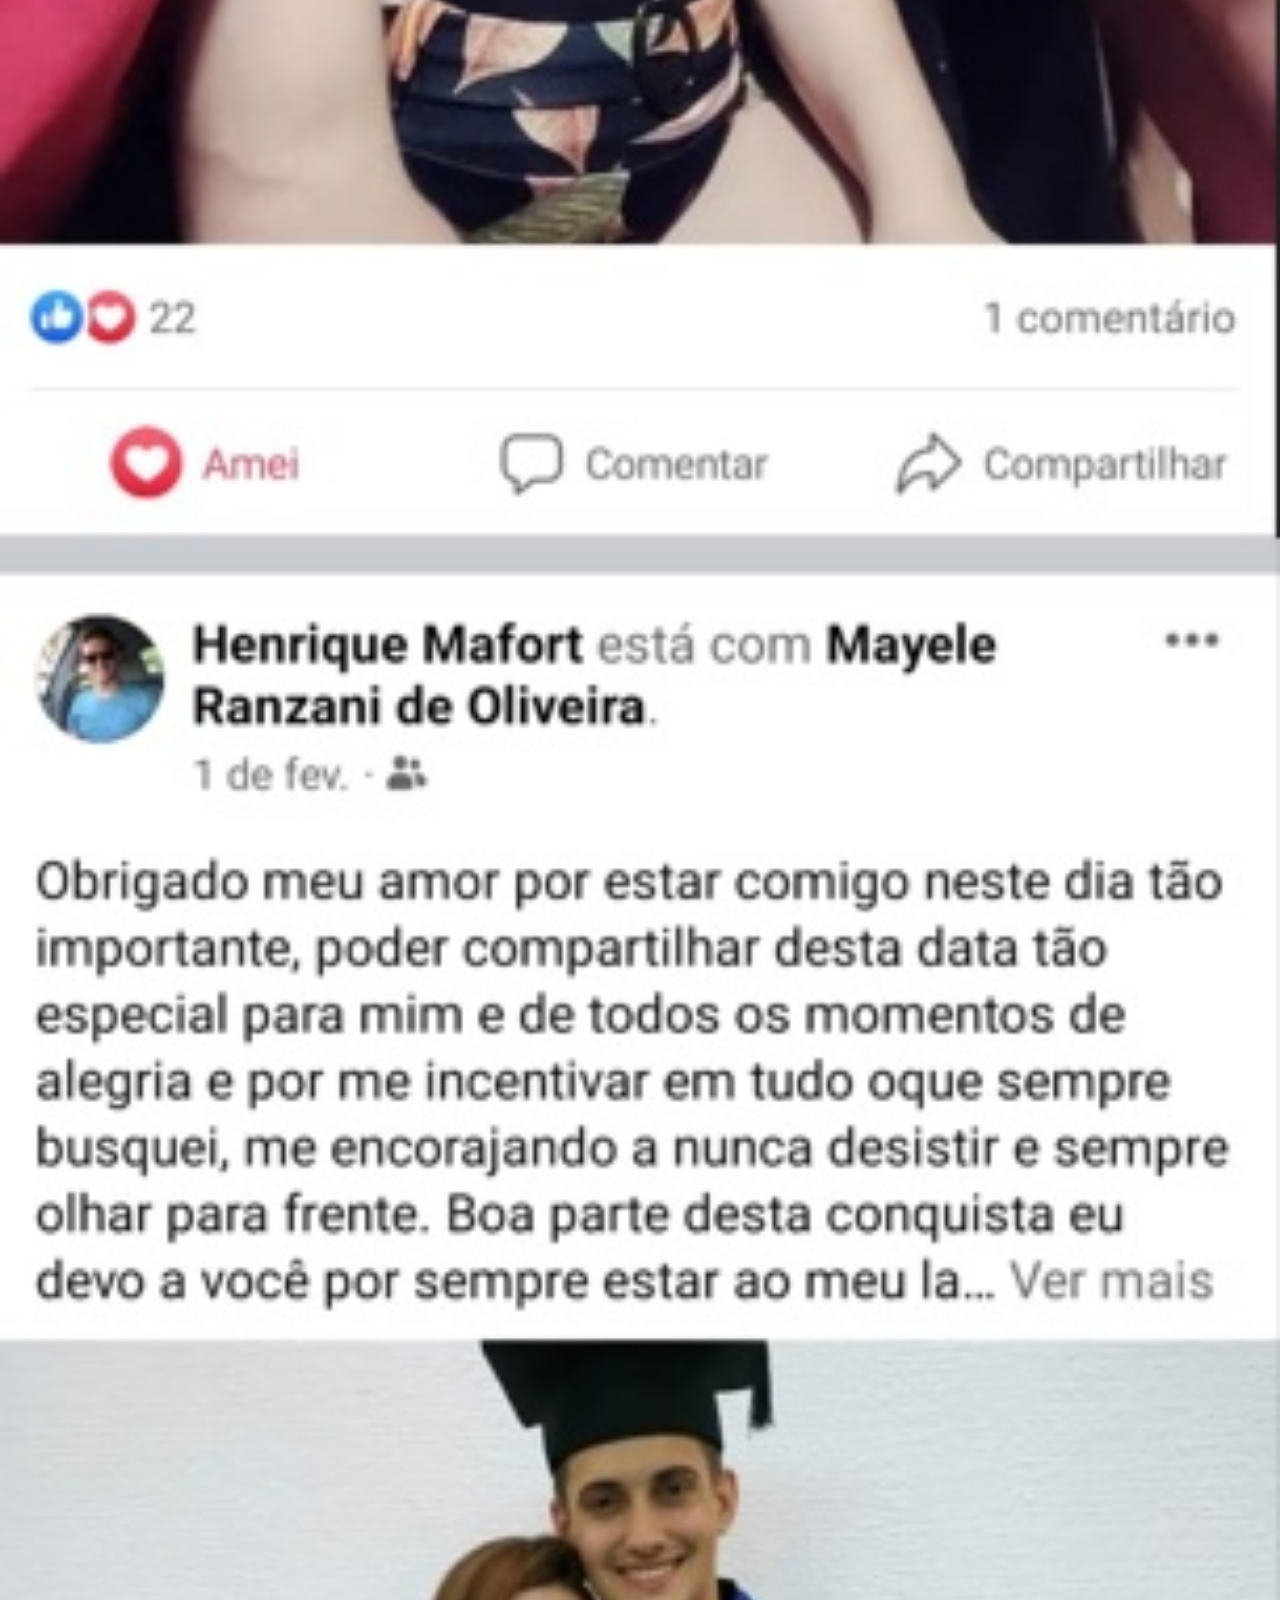
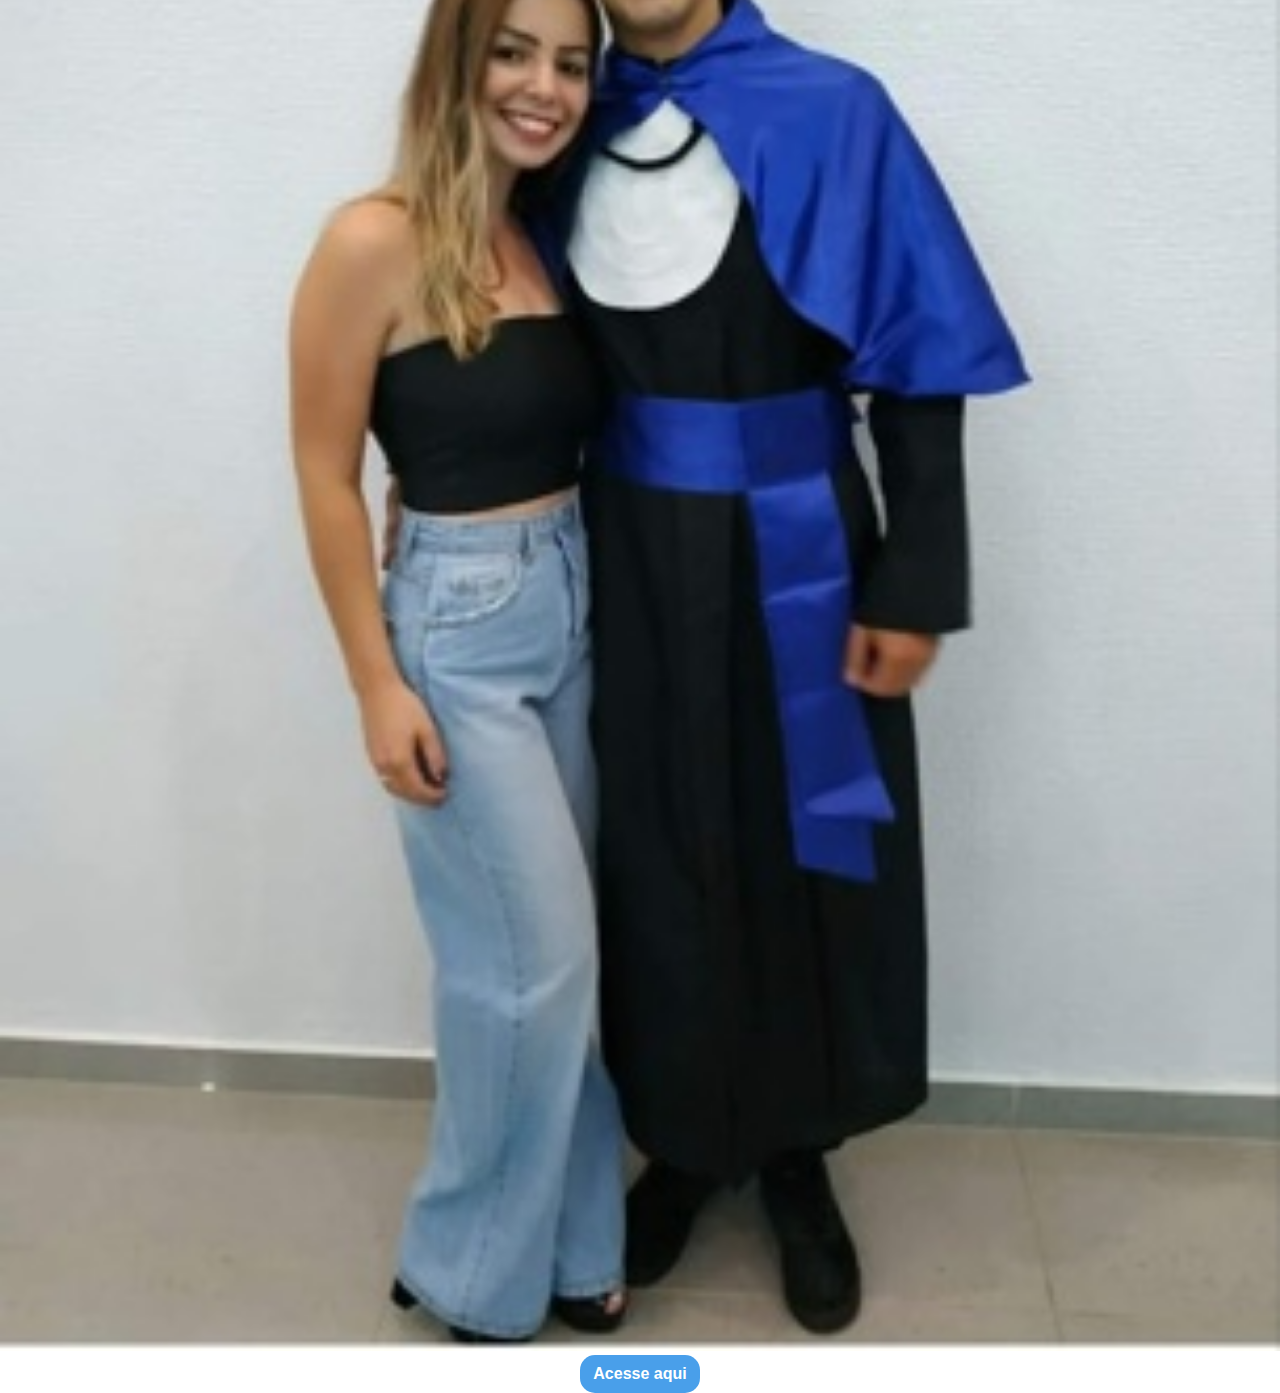
==== commit 46749ab3: "1" ====
--- a/facebook.html
+++ b/facebook.html
@@ -8,7 +8,7 @@
     <link rel="stylesheet" href="estilos/icones.css">
 </head>
 <body>
-    <img src="imagens/facebook.jpg" alt="" >
-    <a href="https://www.youtube.com/channel/UC9ruHTtT2IfVab7BzNZBYjA" target="_blank">Acesse aqui</a>
+    <img src="imagens/Facebook1.jpg" alt="" >
+    <a href="https://www.facebook.com/carlos.mafort.1/" target="_blank">Acesse aqui</a>
 </body>
 </html>